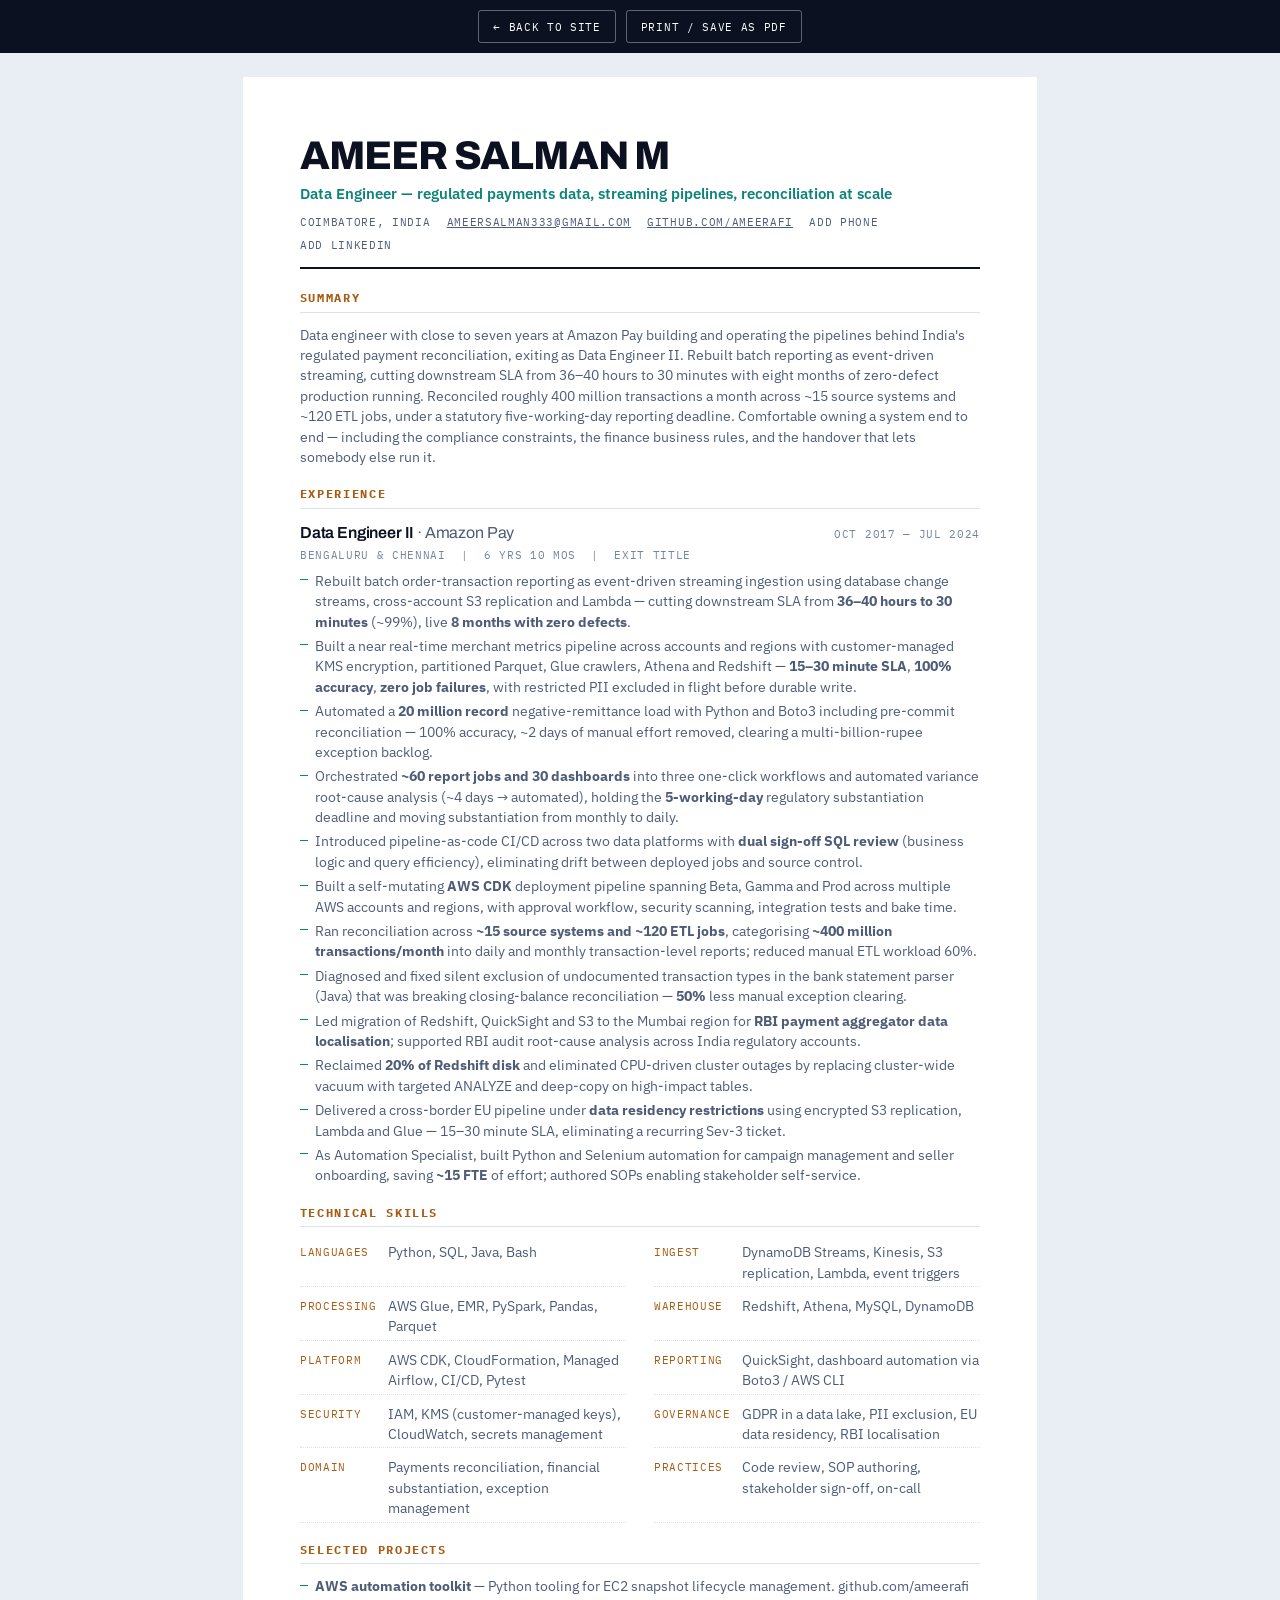
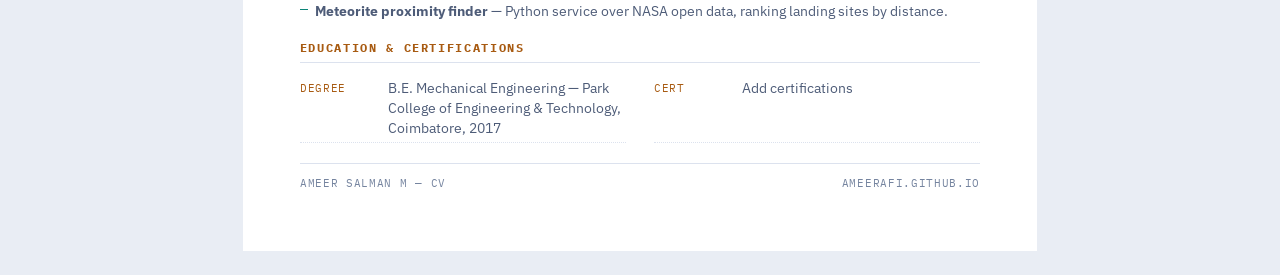
==== cv/index.html @ 7f280e7a "Track: single role (Data Engineer II) with resume-density bullets Collapsed the four-title progressi" ====
<!DOCTYPE html>
<html lang="en">
<head>
<meta charset="UTF-8">
<meta name="viewport" content="width=device-width, initial-scale=1">
<title>Ameer Salman M — Curriculum Vitae</title>
<meta name="description" content="Curriculum vitae — Ameer Salman M, Data Engineer.">
<link rel="preconnect" href="https://fonts.googleapis.com">
<link rel="preconnect" href="https://fonts.gstatic.com" crossorigin>
<link href="https://fonts.googleapis.com/css2?family=Archivo:wght@600;800&family=IBM+Plex+Mono:wght@400;500&family=IBM+Plex+Sans:wght@400;500;600&display=swap" rel="stylesheet">
<style>
  *{box-sizing:border-box;margin:0;padding:0}
  :root{--ink:#0B1120;--dim:#4E5C78;--faint:#75849F;--line:#DCE2EE;--signal:#0C8478;--pulse:#A85B12}
  body{font-family:'IBM Plex Sans',system-ui,sans-serif;color:var(--ink);background:#E9EDF4;
       line-height:1.5;font-size:10.2pt;-webkit-font-smoothing:antialiased}
  .sheet{max-width:210mm;margin:24px auto;background:#fff;padding:16mm 15mm}
  .mono{font-family:'IBM Plex Mono',monospace;font-size:8.6pt;letter-spacing:.06em;text-transform:uppercase}

  .bar{position:sticky;top:0;z-index:5;background:var(--ink);color:#fff;
       display:flex;gap:10px;justify-content:center;padding:10px}
  .bar button,.bar a{font-family:'IBM Plex Mono',monospace;font-size:8.6pt;letter-spacing:.06em;
       text-transform:uppercase;background:none;border:1px solid rgba(255,255,255,.35);
       color:#fff;padding:7px 14px;border-radius:3px;cursor:pointer;text-decoration:none}
  .bar button:hover,.bar a:hover{background:#fff;color:var(--ink)}

  header{border-bottom:2px solid var(--ink);padding-bottom:14px;margin-bottom:20px}
  h1{font-family:'Archivo',sans-serif;font-weight:800;font-size:30pt;letter-spacing:-.03em;
     text-transform:uppercase;line-height:.9;margin-bottom:8px}
  .role{color:var(--signal);font-weight:600;font-size:11.5pt;margin-bottom:8px}
  .meta{display:flex;flex-wrap:wrap;gap:6px 16px;color:var(--dim)}
  .meta a{color:var(--dim)}

  section{margin-bottom:18px;break-inside:avoid}
  h2{font-family:'IBM Plex Mono',monospace;font-size:8.8pt;letter-spacing:.14em;text-transform:uppercase;
     color:var(--pulse);border-bottom:1px solid var(--line);padding-bottom:5px;margin-bottom:12px}
  .summary{color:var(--dim);max-width:none}

  .job{margin-bottom:15px;break-inside:avoid}
  .job-top{display:flex;justify-content:space-between;gap:14px;align-items:baseline;flex-wrap:wrap}
  h3{font-family:'Archivo',sans-serif;font-weight:600;font-size:12pt;letter-spacing:-.01em}
  h3 span{font-weight:400;color:var(--dim)}
  .when{color:var(--faint);white-space:nowrap}
  .job ul{list-style:none;margin-top:7px}
  .job li{padding-left:15px;position:relative;color:var(--dim);margin-bottom:4px}
  .job li::before{content:'';position:absolute;left:0;top:.62em;width:8px;height:1px;background:var(--signal)}

  .grid2{display:grid;grid-template-columns:1fr 1fr;gap:6px 28px}
  .kv{display:flex;gap:10px;padding:3px 0;border-bottom:1px dotted var(--line)}
  .kv dt{color:var(--pulse);flex:0 0 78px;font-family:'IBM Plex Mono',monospace;font-size:8.4pt;
     letter-spacing:.06em;text-transform:uppercase;padding-top:2px}
  .kv dd{color:var(--dim);flex:1}

  footer{margin-top:20px;padding-top:10px;border-top:1px solid var(--line);color:var(--faint);
     display:flex;justify-content:space-between;gap:12px;flex-wrap:wrap}

  @media print{
    @page{size:A4 portrait;margin:12mm}
    body{background:#fff;font-size:9.4pt}
    .sheet{margin:0;padding:0;max-width:100%}
    .bar{display:none}
    a{color:inherit;text-decoration:none}
  }
  @media(max-width:640px){.sheet{padding:22px 18px;margin:0}.grid2{grid-template-columns:1fr}h1{font-size:24pt}}
</style>
</head>
<body>

<div class="bar">
  <a href="../">← Back to site</a>
  <button onclick="window.print()">Print / Save as PDF</button>
</div>

<div class="sheet">
  <header>
    <h1>Ameer Salman M</h1>
    <p class="role">Data Engineer — regulated payments data, streaming pipelines, reconciliation at scale</p>
    <div class="meta mono">
      <span>Coimbatore, India</span>
      <a href="mailto:ameersalman333@gmail.com">ameersalman333@gmail.com</a>
      <a href="https://github.com/ameerafi">github.com/ameerafi</a>
      <span>Add phone</span>
      <span>Add LinkedIn</span>
    </div>
  </header>

  <section>
    <h2>Summary</h2>
    <p class="summary">Data engineer with close to seven years at Amazon Pay building and operating the pipelines behind
    India's regulated payment reconciliation, exiting as Data Engineer II. Rebuilt batch reporting as event-driven
    streaming, cutting downstream SLA from 36&ndash;40 hours to 30 minutes with eight months of zero-defect production
    running. Reconciled roughly 400 million transactions a month across ~15 source systems and ~120 ETL jobs, under a
    statutory five-working-day reporting deadline. Comfortable owning a system end to end &mdash; including the
    compliance constraints, the finance business rules, and the handover that lets somebody else run it.</p>
  </section>

  <section>
    <h2>Experience</h2>

    <div class="job">
      <div class="job-top">
        <h3>Data Engineer II <span>&middot; Amazon Pay</span></h3>
        <span class="when mono">Oct 2017 &mdash; Jul 2024</span>
      </div>
      <p class="track-loc mono" style="color:var(--faint);font-family:'IBM Plex Mono',monospace;font-size:8.4pt;letter-spacing:.06em;text-transform:uppercase;margin:2px 0 4px">
        Bengaluru &amp; Chennai &nbsp;|&nbsp; 6 yrs 10 mos &nbsp;|&nbsp; Exit title</p>
      <ul>
        <li>Rebuilt batch order-transaction reporting as event-driven streaming ingestion using database change streams,
          cross-account S3 replication and Lambda &mdash; cutting downstream SLA from <b>36&ndash;40 hours to 30 minutes</b>
          (~99%), live <b>8 months with zero defects</b>.</li>
        <li>Built a near real-time merchant metrics pipeline across accounts and regions with customer-managed KMS
          encryption, partitioned Parquet, Glue crawlers, Athena and Redshift &mdash; <b>15&ndash;30 minute SLA</b>,
          <b>100% accuracy</b>, <b>zero job failures</b>, with restricted PII excluded in flight before durable write.</li>
        <li>Automated a <b>20 million record</b> negative-remittance load with Python and Boto3 including pre-commit
          reconciliation &mdash; 100% accuracy, ~2 days of manual effort removed, clearing a multi-billion-rupee
          exception backlog.</li>
        <li>Orchestrated <b>~60 report jobs and 30 dashboards</b> into three one-click workflows and automated variance
          root-cause analysis (~4 days &rarr; automated), holding the <b>5-working-day</b> regulatory substantiation
          deadline and moving substantiation from monthly to daily.</li>
        <li>Introduced pipeline-as-code CI/CD across two data platforms with <b>dual sign-off SQL review</b> (business
          logic and query efficiency), eliminating drift between deployed jobs and source control.</li>
        <li>Built a self-mutating <b>AWS CDK</b> deployment pipeline spanning Beta, Gamma and Prod across multiple AWS
          accounts and regions, with approval workflow, security scanning, integration tests and bake time.</li>
        <li>Ran reconciliation across <b>~15 source systems and ~120 ETL jobs</b>, categorising <b>~400 million
          transactions/month</b> into daily and monthly transaction-level reports; reduced manual ETL workload 60%.</li>
        <li>Diagnosed and fixed silent exclusion of undocumented transaction types in the bank statement parser (Java)
          that was breaking closing-balance reconciliation &mdash; <b>50%</b> less manual exception clearing.</li>
        <li>Led migration of Redshift, QuickSight and S3 to the Mumbai region for <b>RBI payment aggregator data
          localisation</b>; supported RBI audit root-cause analysis across India regulatory accounts.</li>
        <li>Reclaimed <b>20% of Redshift disk</b> and eliminated CPU-driven cluster outages by replacing cluster-wide
          vacuum with targeted ANALYZE and deep-copy on high-impact tables.</li>
        <li>Delivered a cross-border EU pipeline under <b>data residency restrictions</b> using encrypted S3 replication,
          Lambda and Glue &mdash; 15&ndash;30 minute SLA, eliminating a recurring Sev-3 ticket.</li>
        <li>As Automation Specialist, built Python and Selenium automation for campaign management and seller onboarding,
          saving <b>~15 FTE</b> of effort; authored SOPs enabling stakeholder self-service.</li>
      </ul>
    </div>
  </section>

  <section>
    <h2>Technical Skills</h2>
    <div class="grid2">
      <dl class="kv"><dt>Languages</dt><dd>Python, SQL, Java, Bash</dd></dl>
      <dl class="kv"><dt>Ingest</dt><dd>DynamoDB Streams, Kinesis, S3 replication, Lambda, event triggers</dd></dl>
      <dl class="kv"><dt>Processing</dt><dd>AWS Glue, EMR, PySpark, Pandas, Parquet</dd></dl>
      <dl class="kv"><dt>Warehouse</dt><dd>Redshift, Athena, MySQL, DynamoDB</dd></dl>
      <dl class="kv"><dt>Platform</dt><dd>AWS CDK, CloudFormation, Managed Airflow, CI/CD, Pytest</dd></dl>
      <dl class="kv"><dt>Reporting</dt><dd>QuickSight, dashboard automation via Boto3 / AWS CLI</dd></dl>
      <dl class="kv"><dt>Security</dt><dd>IAM, KMS (customer-managed keys), CloudWatch, secrets management</dd></dl>
      <dl class="kv"><dt>Governance</dt><dd>GDPR in a data lake, PII exclusion, EU data residency, RBI localisation</dd></dl>
      <dl class="kv"><dt>Domain</dt><dd>Payments reconciliation, financial substantiation, exception management</dd></dl>
      <dl class="kv"><dt>Practices</dt><dd>Code review, SOP authoring, stakeholder sign-off, on-call</dd></dl>
    </div>
  </section>

  <section>
    <h2>Selected Projects</h2>
    <div class="job">
      <ul>
        <li><b>AWS automation toolkit</b> — Python tooling for EC2 snapshot lifecycle management. github.com/ameerafi</li>
        <li><b>Meteorite proximity finder</b> — Python service over NASA open data, ranking landing sites by distance.</li>
      </ul>
    </div>
  </section>

  <section>
    <h2>Education &amp; Certifications</h2>
    <div class="grid2">
      <dl class="kv"><dt>Degree</dt><dd>B.E. Mechanical Engineering &mdash; Park College of Engineering &amp; Technology, Coimbatore, 2017</dd></dl>
      <dl class="kv"><dt>Cert</dt><dd>Add certifications</dd></dl>
    </div>
  </section>

  <footer class="mono">
    <span>Ameer Salman M — CV</span>
    <span>ameerafi.github.io</span>
  </footer>
</div>

</body>
</html>
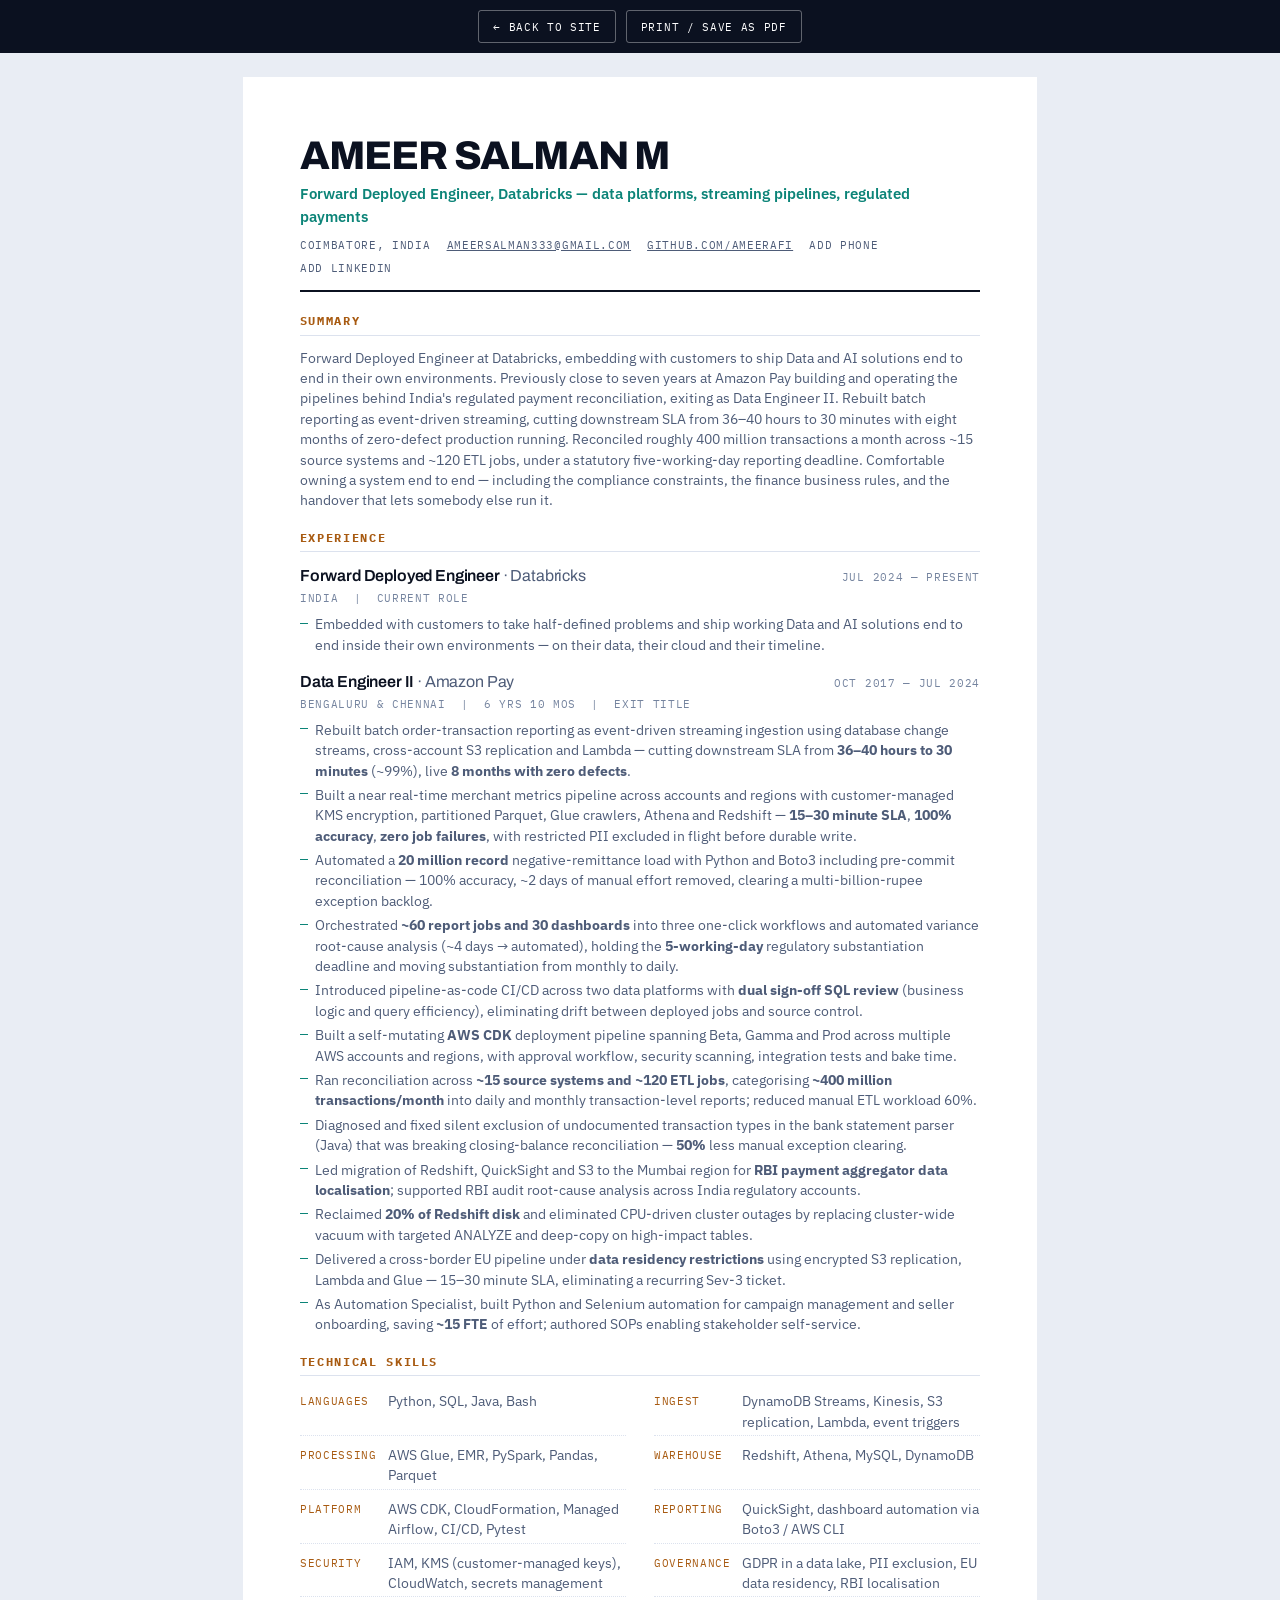
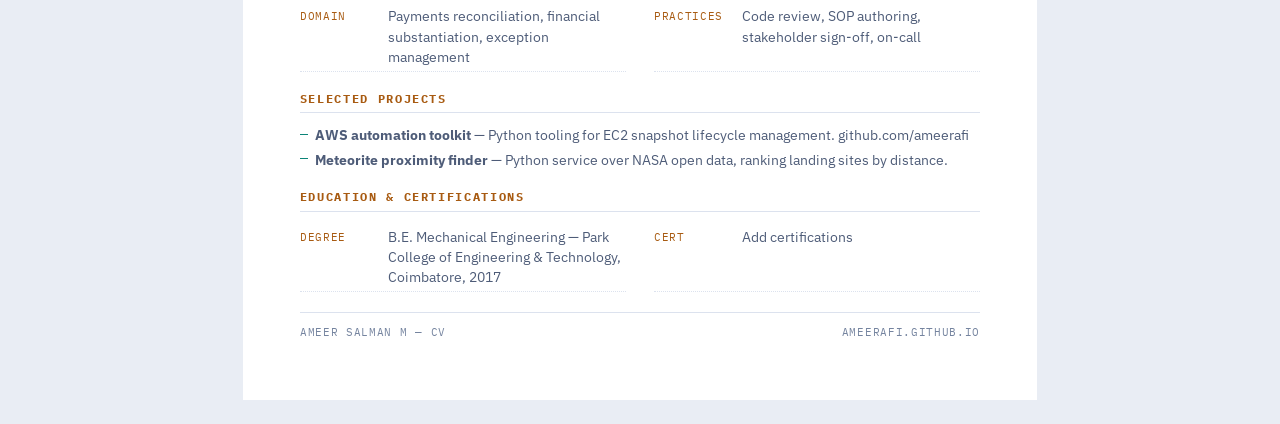
==== commit e81e3bc6: "Add Databricks as current role (Jul 2024 - present) Forward Deployed Engineer, Databricks. Topbar, h" ====
--- a/cv/index.html
+++ b/cv/index.html
@@ -73,7 +73,7 @@
 <div class="sheet">
   <header>
     <h1>Ameer Salman M</h1>
-    <p class="role">Data Engineer — regulated payments data, streaming pipelines, reconciliation at scale</p>
+    <p class="role">Forward Deployed Engineer, Databricks — data platforms, streaming pipelines, regulated payments</p>
     <div class="meta mono">
       <span>Coimbatore, India</span>
       <a href="mailto:ameersalman333@gmail.com">ameersalman333@gmail.com</a>
@@ -85,8 +85,9 @@
 
   <section>
     <h2>Summary</h2>
-    <p class="summary">Data engineer with close to seven years at Amazon Pay building and operating the pipelines behind
-    India's regulated payment reconciliation, exiting as Data Engineer II. Rebuilt batch reporting as event-driven
+    <p class="summary">Forward Deployed Engineer at Databricks, embedding with customers to ship Data and AI solutions end to
+    end in their own environments. Previously close to seven years at Amazon Pay building and operating the pipelines
+    behind India's regulated payment reconciliation, exiting as Data Engineer II. Rebuilt batch reporting as event-driven
     streaming, cutting downstream SLA from 36&ndash;40 hours to 30 minutes with eight months of zero-defect production
     running. Reconciled roughly 400 million transactions a month across ~15 source systems and ~120 ETL jobs, under a
     statutory five-working-day reporting deadline. Comfortable owning a system end to end &mdash; including the
@@ -95,6 +96,19 @@
 
   <section>
     <h2>Experience</h2>
+
+    <div class="job">
+      <div class="job-top">
+        <h3>Forward Deployed Engineer <span>&middot; Databricks</span></h3>
+        <span class="when mono">Jul 2024 &mdash; Present</span>
+      </div>
+      <p class="track-loc mono" style="color:var(--faint);font-family:'IBM Plex Mono',monospace;font-size:8.4pt;letter-spacing:.06em;text-transform:uppercase;margin:2px 0 4px">
+        India &nbsp;|&nbsp; Current role</p>
+      <ul>
+        <li>Embedded with customers to take half-defined problems and ship working Data and AI solutions end to end
+          inside their own environments &mdash; on their data, their cloud and their timeline.</li>
+      </ul>
+    </div>
 
     <div class="job">
       <div class="job-top">
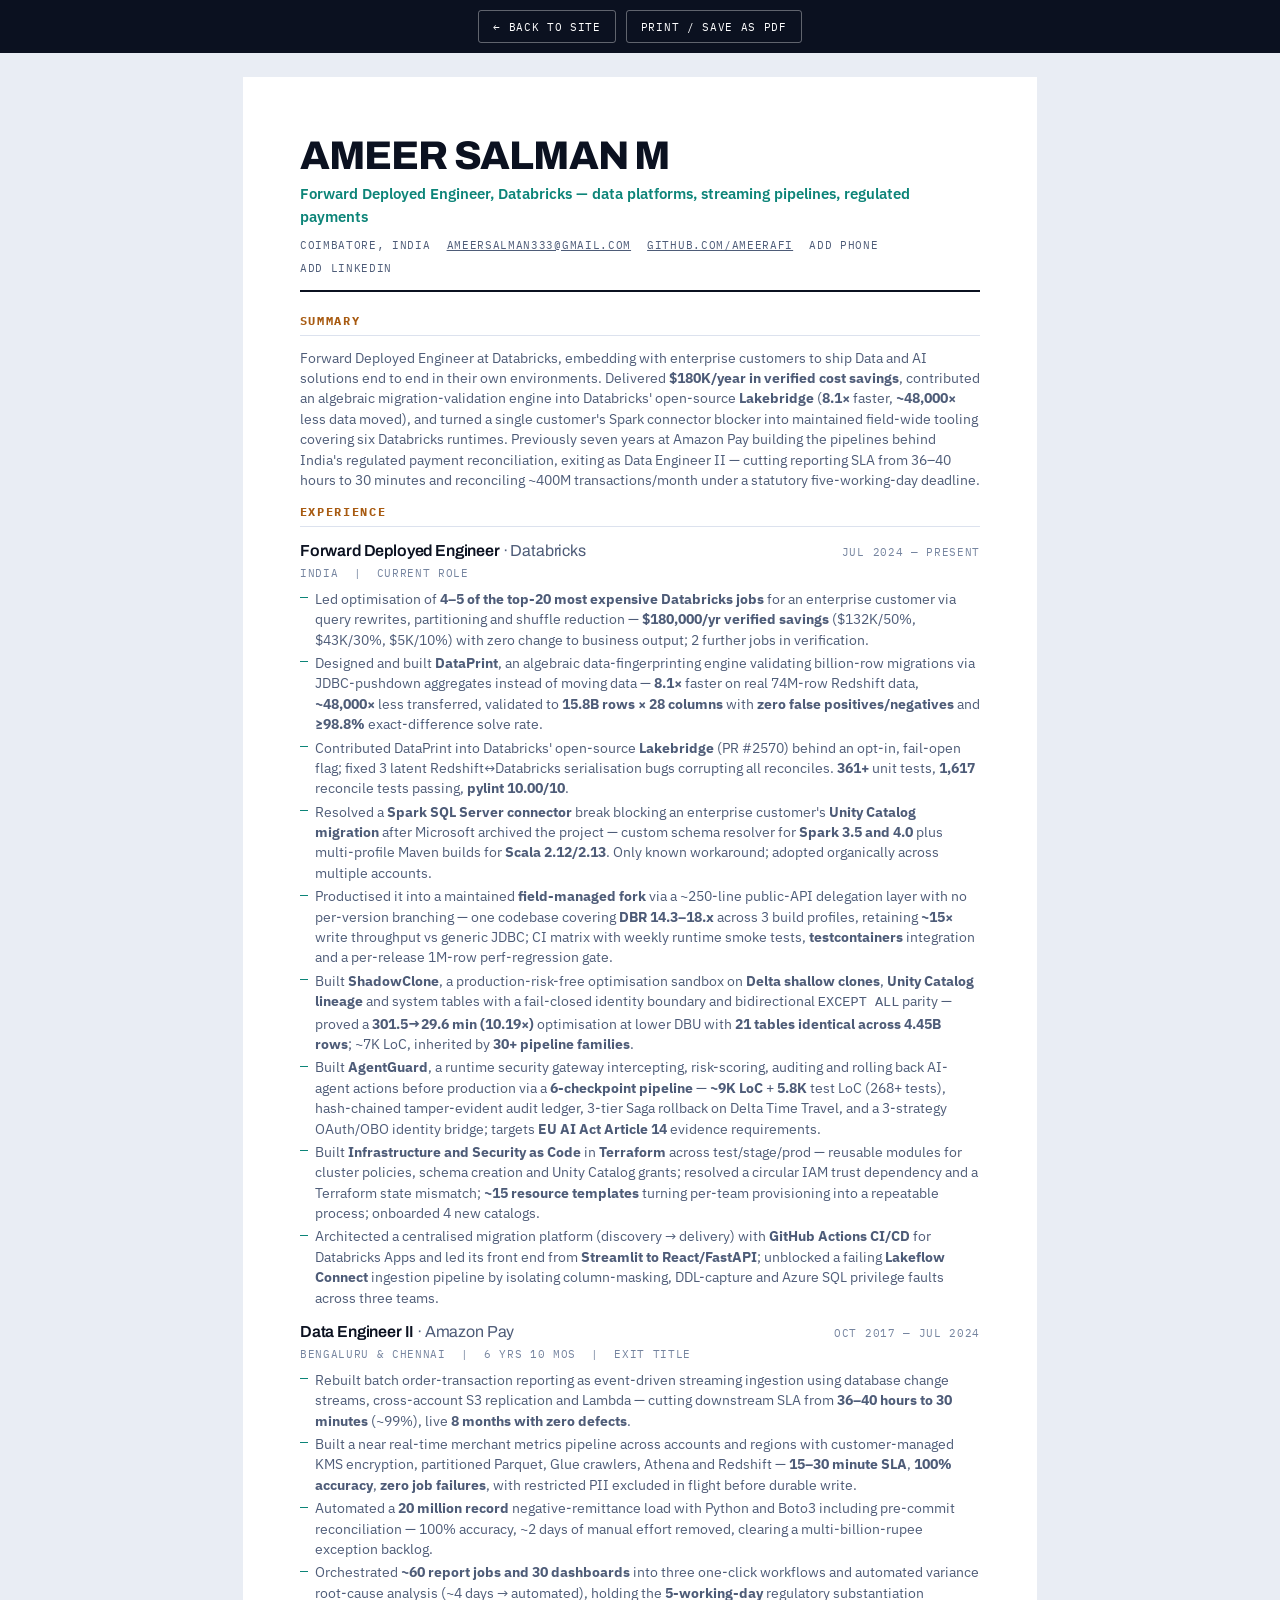
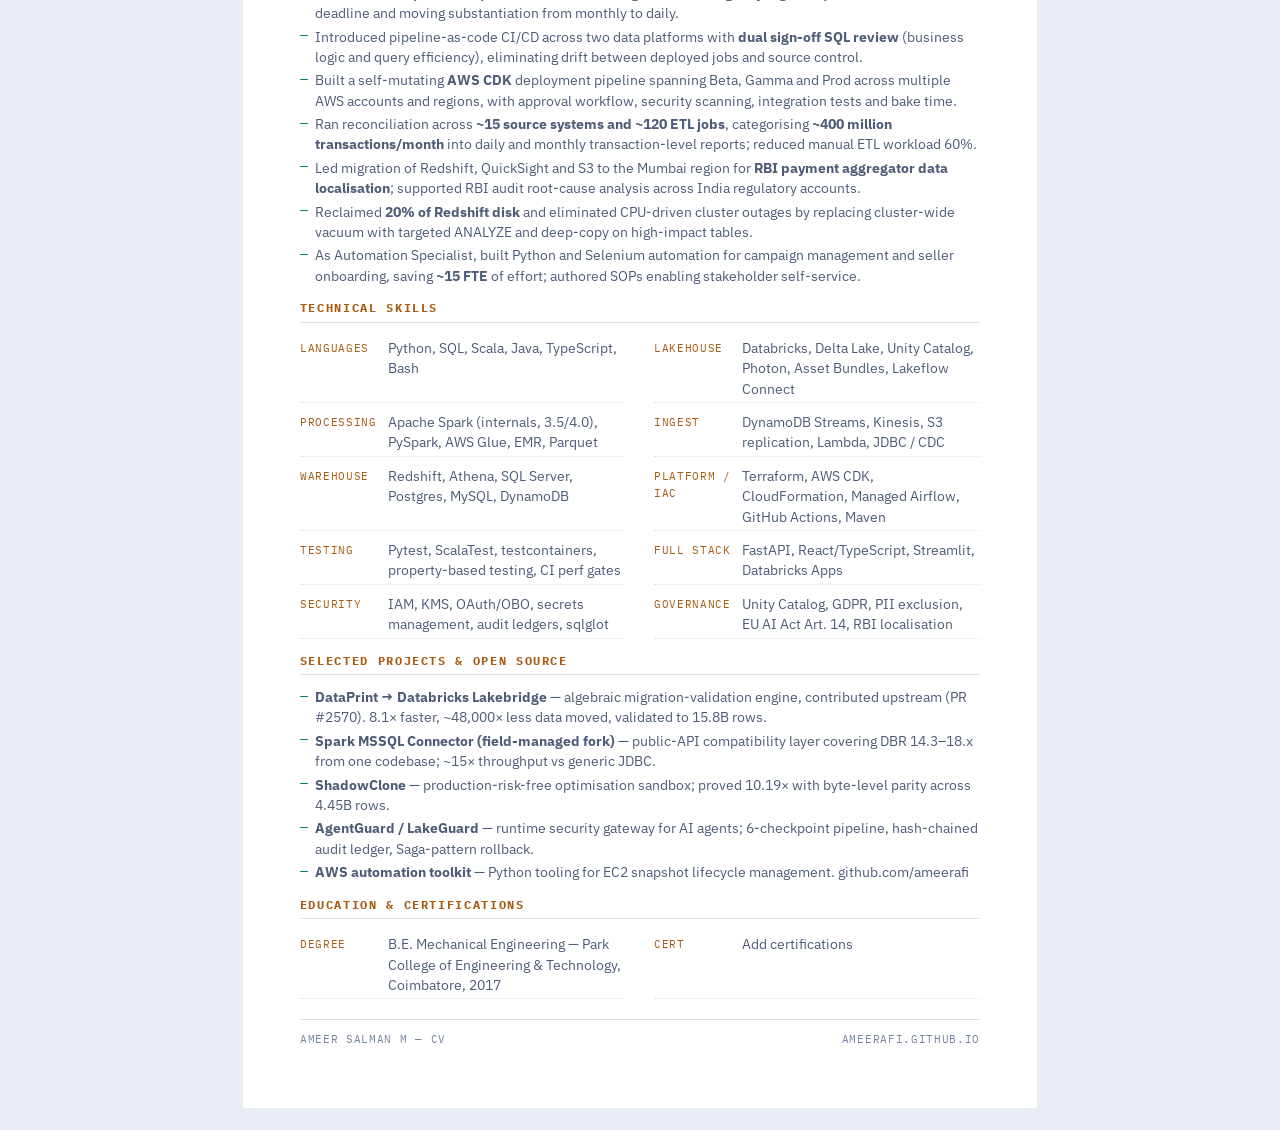
==== commit 98b535d3: "Databricks contributions across the whole site Work: five case studies (cost engineering, DataPrint," ====
--- a/cv/index.html
+++ b/cv/index.html
@@ -30,18 +30,18 @@
   .meta{display:flex;flex-wrap:wrap;gap:6px 16px;color:var(--dim)}
   .meta a{color:var(--dim)}
 
-  section{margin-bottom:18px;break-inside:avoid}
+  section{margin-bottom:13px}
   h2{font-family:'IBM Plex Mono',monospace;font-size:8.8pt;letter-spacing:.14em;text-transform:uppercase;
      color:var(--pulse);border-bottom:1px solid var(--line);padding-bottom:5px;margin-bottom:12px}
   .summary{color:var(--dim);max-width:none}
 
-  .job{margin-bottom:15px;break-inside:avoid}
+  .job{margin-bottom:12px}
   .job-top{display:flex;justify-content:space-between;gap:14px;align-items:baseline;flex-wrap:wrap}
   h3{font-family:'Archivo',sans-serif;font-weight:600;font-size:12pt;letter-spacing:-.01em}
   h3 span{font-weight:400;color:var(--dim)}
   .when{color:var(--faint);white-space:nowrap}
   .job ul{list-style:none;margin-top:7px}
-  .job li{padding-left:15px;position:relative;color:var(--dim);margin-bottom:4px}
+  .job li{padding-left:15px;position:relative;color:var(--dim);margin-bottom:3px}
   .job li::before{content:'';position:absolute;left:0;top:.62em;width:8px;height:1px;background:var(--signal)}
 
   .grid2{display:grid;grid-template-columns:1fr 1fr;gap:6px 28px}
@@ -53,9 +53,12 @@
   footer{margin-top:20px;padding-top:10px;border-top:1px solid var(--line);color:var(--faint);
      display:flex;justify-content:space-between;gap:12px;flex-wrap:wrap}
 
+  li,.kv{break-inside:avoid}
+  h2,h3{break-after:avoid}
+  .job-top{break-after:avoid}
   @media print{
     @page{size:A4 portrait;margin:12mm}
-    body{background:#fff;font-size:9.4pt}
+    body{background:#fff;font-size:8.9pt;line-height:1.42}
     .sheet{margin:0;padding:0;max-width:100%}
     .bar{display:none}
     a{color:inherit;text-decoration:none}
@@ -85,13 +88,13 @@
 
   <section>
     <h2>Summary</h2>
-    <p class="summary">Forward Deployed Engineer at Databricks, embedding with customers to ship Data and AI solutions end to
-    end in their own environments. Previously close to seven years at Amazon Pay building and operating the pipelines
-    behind India's regulated payment reconciliation, exiting as Data Engineer II. Rebuilt batch reporting as event-driven
-    streaming, cutting downstream SLA from 36&ndash;40 hours to 30 minutes with eight months of zero-defect production
-    running. Reconciled roughly 400 million transactions a month across ~15 source systems and ~120 ETL jobs, under a
-    statutory five-working-day reporting deadline. Comfortable owning a system end to end &mdash; including the
-    compliance constraints, the finance business rules, and the handover that lets somebody else run it.</p>
+    <p class="summary">Forward Deployed Engineer at Databricks, embedding with enterprise customers to ship Data and AI
+    solutions end to end in their own environments. Delivered <b>$180K/year in verified cost savings</b>, contributed an
+    algebraic migration-validation engine into Databricks' open-source <b>Lakebridge</b> (<b>8.1&times;</b> faster,
+    <b>~48,000&times;</b> less data moved), and turned a single customer's Spark connector blocker into maintained
+    field-wide tooling covering six Databricks runtimes. Previously seven years at Amazon Pay building the pipelines
+    behind India's regulated payment reconciliation, exiting as Data Engineer II &mdash; cutting reporting SLA from
+    36&ndash;40 hours to 30 minutes and reconciling ~400M transactions/month under a statutory five-working-day deadline.</p>
   </section>
 
   <section>
@@ -105,8 +108,40 @@
       <p class="track-loc mono" style="color:var(--faint);font-family:'IBM Plex Mono',monospace;font-size:8.4pt;letter-spacing:.06em;text-transform:uppercase;margin:2px 0 4px">
         India &nbsp;|&nbsp; Current role</p>
       <ul>
-        <li>Embedded with customers to take half-defined problems and ship working Data and AI solutions end to end
-          inside their own environments &mdash; on their data, their cloud and their timeline.</li>
+        <li>Led optimisation of <b>4&ndash;5 of the top-20 most expensive Databricks jobs</b> for an enterprise customer
+          via query rewrites, partitioning and shuffle reduction &mdash; <b>$180,000/yr verified savings</b>
+          ($132K/50%, $43K/30%, $5K/10%) with zero change to business output; 2 further jobs in verification.</li>
+        <li>Designed and built <b>DataPrint</b>, an algebraic data-fingerprinting engine validating billion-row
+          migrations via JDBC-pushdown aggregates instead of moving data &mdash; <b>8.1&times;</b> faster on real 74M-row
+          Redshift data, <b>~48,000&times;</b> less transferred, validated to <b>15.8B rows &times; 28 columns</b> with
+          <b>zero false positives/negatives</b> and <b>&ge;98.8%</b> exact-difference solve rate.</li>
+        <li>Contributed DataPrint into Databricks' open-source <b>Lakebridge</b> (PR #2570) behind an opt-in, fail-open
+          flag; fixed 3 latent Redshift&harr;Databricks serialisation bugs corrupting all reconciles. <b>361+</b> unit
+          tests, <b>1,617</b> reconcile tests passing, <b>pylint 10.00/10</b>.</li>
+        <li>Resolved a <b>Spark SQL Server connector</b> break blocking an enterprise customer's <b>Unity Catalog
+          migration</b> after Microsoft archived the project &mdash; custom schema resolver for <b>Spark 3.5 and 4.0</b>
+          plus multi-profile Maven builds for <b>Scala 2.12/2.13</b>. Only known workaround; adopted organically across
+          multiple accounts.</li>
+        <li>Productised it into a maintained <b>field-managed fork</b> via a ~250-line public-API delegation layer with
+          no per-version branching &mdash; one codebase covering <b>DBR 14.3&ndash;18.x</b> across 3 build profiles,
+          retaining <b>~15&times;</b> write throughput vs generic JDBC; CI matrix with weekly runtime smoke tests,
+          <b>testcontainers</b> integration and a per-release 1M-row perf-regression gate.</li>
+        <li>Built <b>ShadowClone</b>, a production-risk-free optimisation sandbox on <b>Delta shallow clones</b>,
+          <b>Unity Catalog lineage</b> and system tables with a fail-closed identity boundary and bidirectional
+          <code>EXCEPT ALL</code> parity &mdash; proved a <b>301.5&rarr;29.6 min (10.19&times;)</b> optimisation at lower
+          DBU with <b>21 tables identical across 4.45B rows</b>; ~7K LoC, inherited by <b>30+ pipeline families</b>.</li>
+        <li>Built <b>AgentGuard</b>, a runtime security gateway intercepting, risk-scoring, auditing and rolling back
+          AI-agent actions before production via a <b>6-checkpoint pipeline</b> &mdash; <b>~9K LoC</b> + <b>5.8K</b> test
+          LoC (268+ tests), hash-chained tamper-evident audit ledger, 3-tier Saga rollback on Delta Time Travel, and a
+          3-strategy OAuth/OBO identity bridge; targets <b>EU AI Act Article 14</b> evidence requirements.</li>
+        <li>Built <b>Infrastructure and Security as Code</b> in <b>Terraform</b> across test/stage/prod &mdash; reusable
+          modules for cluster policies, schema creation and Unity Catalog grants; resolved a circular IAM trust
+          dependency and a Terraform state mismatch; <b>~15 resource templates</b> turning per-team provisioning into a
+          repeatable process; onboarded 4 new catalogs.</li>
+        <li>Architected a centralised migration platform (discovery &rarr; delivery) with <b>GitHub Actions CI/CD</b> for
+          Databricks Apps and led its front end from <b>Streamlit to React/FastAPI</b>; unblocked a failing
+          <b>Lakeflow Connect</b> ingestion pipeline by isolating column-masking, DDL-capture and Azure SQL privilege
+          faults across three teams.</li>
       </ul>
     </div>
 
@@ -136,14 +171,10 @@
           accounts and regions, with approval workflow, security scanning, integration tests and bake time.</li>
         <li>Ran reconciliation across <b>~15 source systems and ~120 ETL jobs</b>, categorising <b>~400 million
           transactions/month</b> into daily and monthly transaction-level reports; reduced manual ETL workload 60%.</li>
-        <li>Diagnosed and fixed silent exclusion of undocumented transaction types in the bank statement parser (Java)
-          that was breaking closing-balance reconciliation &mdash; <b>50%</b> less manual exception clearing.</li>
         <li>Led migration of Redshift, QuickSight and S3 to the Mumbai region for <b>RBI payment aggregator data
           localisation</b>; supported RBI audit root-cause analysis across India regulatory accounts.</li>
         <li>Reclaimed <b>20% of Redshift disk</b> and eliminated CPU-driven cluster outages by replacing cluster-wide
           vacuum with targeted ANALYZE and deep-copy on high-impact tables.</li>
-        <li>Delivered a cross-border EU pipeline under <b>data residency restrictions</b> using encrypted S3 replication,
-          Lambda and Glue &mdash; 15&ndash;30 minute SLA, eliminating a recurring Sev-3 ticket.</li>
         <li>As Automation Specialist, built Python and Selenium automation for campaign management and seller onboarding,
           saving <b>~15 FTE</b> of effort; authored SOPs enabling stakeholder self-service.</li>
       </ul>
@@ -153,25 +184,33 @@
   <section>
     <h2>Technical Skills</h2>
     <div class="grid2">
-      <dl class="kv"><dt>Languages</dt><dd>Python, SQL, Java, Bash</dd></dl>
-      <dl class="kv"><dt>Ingest</dt><dd>DynamoDB Streams, Kinesis, S3 replication, Lambda, event triggers</dd></dl>
-      <dl class="kv"><dt>Processing</dt><dd>AWS Glue, EMR, PySpark, Pandas, Parquet</dd></dl>
-      <dl class="kv"><dt>Warehouse</dt><dd>Redshift, Athena, MySQL, DynamoDB</dd></dl>
-      <dl class="kv"><dt>Platform</dt><dd>AWS CDK, CloudFormation, Managed Airflow, CI/CD, Pytest</dd></dl>
-      <dl class="kv"><dt>Reporting</dt><dd>QuickSight, dashboard automation via Boto3 / AWS CLI</dd></dl>
-      <dl class="kv"><dt>Security</dt><dd>IAM, KMS (customer-managed keys), CloudWatch, secrets management</dd></dl>
-      <dl class="kv"><dt>Governance</dt><dd>GDPR in a data lake, PII exclusion, EU data residency, RBI localisation</dd></dl>
-      <dl class="kv"><dt>Domain</dt><dd>Payments reconciliation, financial substantiation, exception management</dd></dl>
-      <dl class="kv"><dt>Practices</dt><dd>Code review, SOP authoring, stakeholder sign-off, on-call</dd></dl>
-    </div>
-  </section>
-
-  <section>
-    <h2>Selected Projects</h2>
+      <dl class="kv"><dt>Languages</dt><dd>Python, SQL, Scala, Java, TypeScript, Bash</dd></dl>
+      <dl class="kv"><dt>Lakehouse</dt><dd>Databricks, Delta Lake, Unity Catalog, Photon, Asset Bundles, Lakeflow Connect</dd></dl>
+      <dl class="kv"><dt>Processing</dt><dd>Apache Spark (internals, 3.5/4.0), PySpark, AWS Glue, EMR, Parquet</dd></dl>
+      <dl class="kv"><dt>Ingest</dt><dd>DynamoDB Streams, Kinesis, S3 replication, Lambda, JDBC / CDC</dd></dl>
+      <dl class="kv"><dt>Warehouse</dt><dd>Redshift, Athena, SQL Server, Postgres, MySQL, DynamoDB</dd></dl>
+      <dl class="kv"><dt>Platform / IaC</dt><dd>Terraform, AWS CDK, CloudFormation, Managed Airflow, GitHub Actions, Maven</dd></dl>
+      <dl class="kv"><dt>Testing</dt><dd>Pytest, ScalaTest, testcontainers, property-based testing, CI perf gates</dd></dl>
+      <dl class="kv"><dt>Full stack</dt><dd>FastAPI, React/TypeScript, Streamlit, Databricks Apps</dd></dl>
+      <dl class="kv"><dt>Security</dt><dd>IAM, KMS, OAuth/OBO, secrets management, audit ledgers, sqlglot</dd></dl>
+      <dl class="kv"><dt>Governance</dt><dd>Unity Catalog, GDPR, PII exclusion, EU AI Act Art. 14, RBI localisation</dd></dl>
+    </div>
+  </section>
+
+  <section>
+    <h2>Selected Projects &amp; Open Source</h2>
     <div class="job">
       <ul>
-        <li><b>AWS automation toolkit</b> — Python tooling for EC2 snapshot lifecycle management. github.com/ameerafi</li>
-        <li><b>Meteorite proximity finder</b> — Python service over NASA open data, ranking landing sites by distance.</li>
+        <li><b>DataPrint &rarr; Databricks Lakebridge</b> &mdash; algebraic migration-validation engine, contributed
+          upstream (PR #2570). 8.1&times; faster, ~48,000&times; less data moved, validated to 15.8B rows.</li>
+        <li><b>Spark MSSQL Connector (field-managed fork)</b> &mdash; public-API compatibility layer covering DBR
+          14.3&ndash;18.x from one codebase; ~15&times; throughput vs generic JDBC.</li>
+        <li><b>ShadowClone</b> &mdash; production-risk-free optimisation sandbox; proved 10.19&times; with byte-level
+          parity across 4.45B rows.</li>
+        <li><b>AgentGuard / LakeGuard</b> &mdash; runtime security gateway for AI agents; 6-checkpoint pipeline,
+          hash-chained audit ledger, Saga-pattern rollback.</li>
+        <li><b>AWS automation toolkit</b> &mdash; Python tooling for EC2 snapshot lifecycle management.
+          github.com/ameerafi</li>
       </ul>
     </div>
   </section>
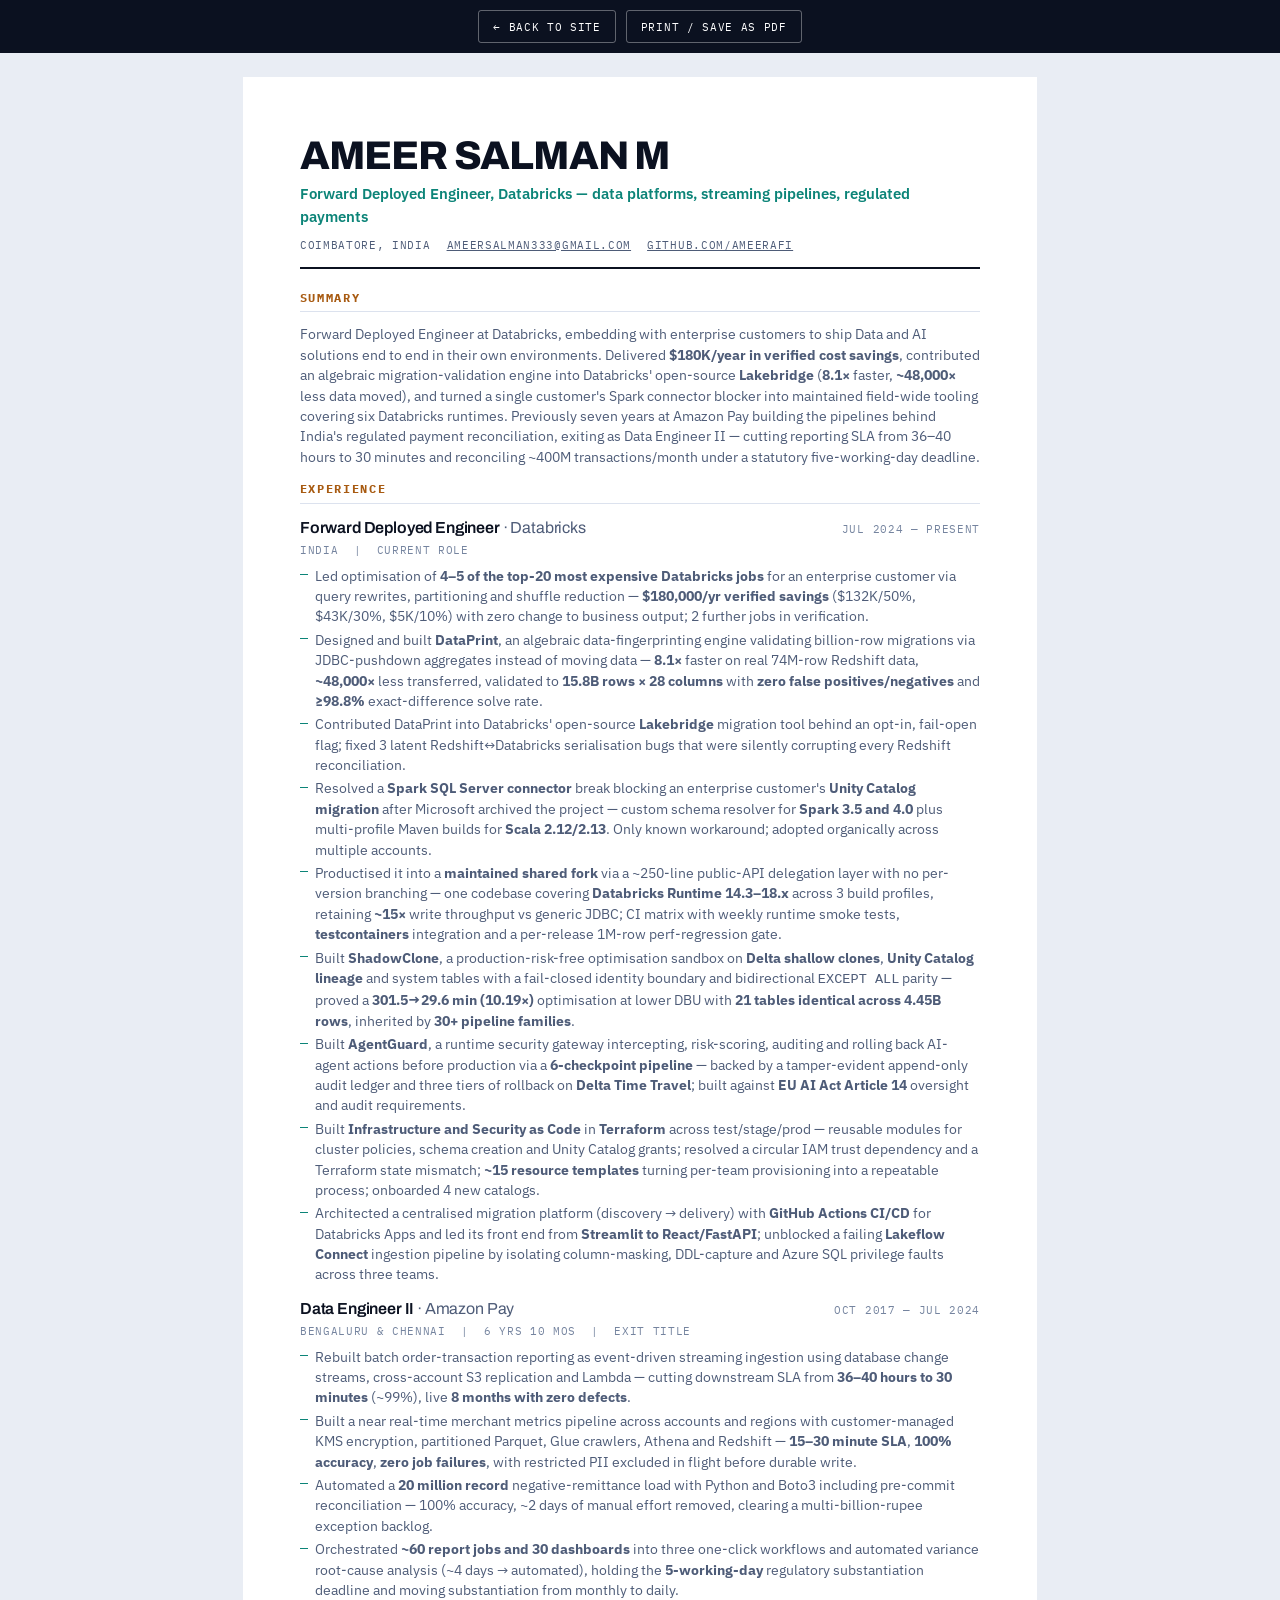
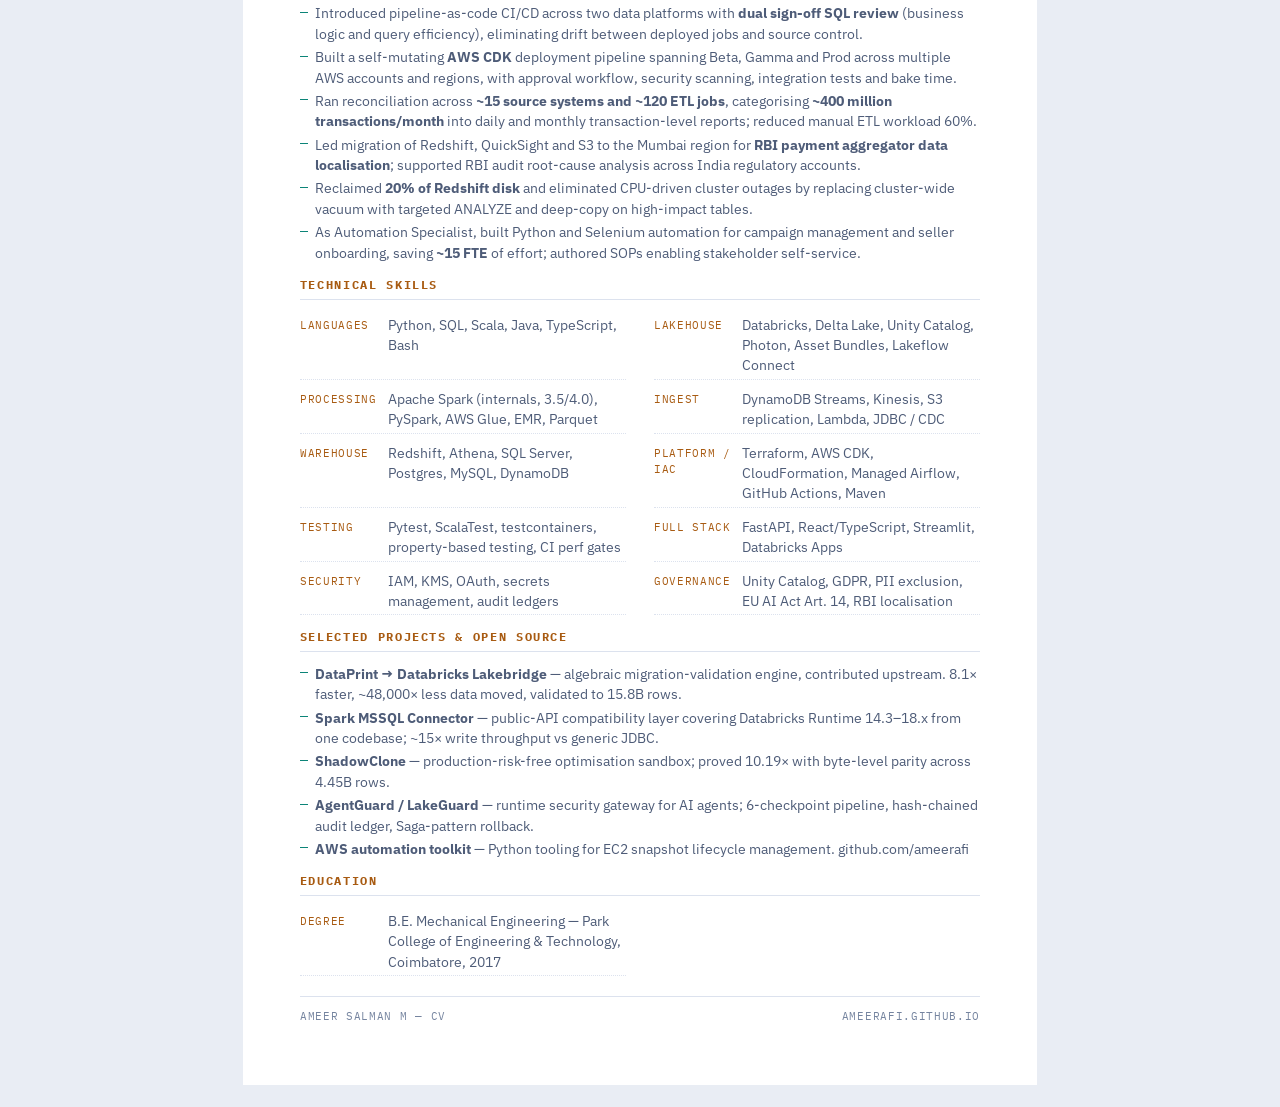
==== commit 659691ef: "Strip internal references, remove placeholders, design QA pass Content: - No PR/issue numbers, inter" ====
--- a/cv/index.html
+++ b/cv/index.html
@@ -81,8 +81,6 @@
       <span>Coimbatore, India</span>
       <a href="mailto:ameersalman333@gmail.com">ameersalman333@gmail.com</a>
       <a href="https://github.com/ameerafi">github.com/ameerafi</a>
-      <span>Add phone</span>
-      <span>Add LinkedIn</span>
     </div>
   </header>
 
@@ -115,25 +113,25 @@
           migrations via JDBC-pushdown aggregates instead of moving data &mdash; <b>8.1&times;</b> faster on real 74M-row
           Redshift data, <b>~48,000&times;</b> less transferred, validated to <b>15.8B rows &times; 28 columns</b> with
           <b>zero false positives/negatives</b> and <b>&ge;98.8%</b> exact-difference solve rate.</li>
-        <li>Contributed DataPrint into Databricks' open-source <b>Lakebridge</b> (PR #2570) behind an opt-in, fail-open
-          flag; fixed 3 latent Redshift&harr;Databricks serialisation bugs corrupting all reconciles. <b>361+</b> unit
-          tests, <b>1,617</b> reconcile tests passing, <b>pylint 10.00/10</b>.</li>
+        <li>Contributed DataPrint into Databricks' open-source <b>Lakebridge</b> migration tool behind an opt-in,
+          fail-open flag; fixed 3 latent Redshift&harr;Databricks serialisation bugs that were silently corrupting
+          every Redshift reconciliation.</li>
         <li>Resolved a <b>Spark SQL Server connector</b> break blocking an enterprise customer's <b>Unity Catalog
           migration</b> after Microsoft archived the project &mdash; custom schema resolver for <b>Spark 3.5 and 4.0</b>
           plus multi-profile Maven builds for <b>Scala 2.12/2.13</b>. Only known workaround; adopted organically across
           multiple accounts.</li>
-        <li>Productised it into a maintained <b>field-managed fork</b> via a ~250-line public-API delegation layer with
-          no per-version branching &mdash; one codebase covering <b>DBR 14.3&ndash;18.x</b> across 3 build profiles,
+        <li>Productised it into a <b>maintained shared fork</b> via a ~250-line public-API delegation layer with
+          no per-version branching &mdash; one codebase covering <b>Databricks Runtime 14.3&ndash;18.x</b> across 3 build profiles,
           retaining <b>~15&times;</b> write throughput vs generic JDBC; CI matrix with weekly runtime smoke tests,
           <b>testcontainers</b> integration and a per-release 1M-row perf-regression gate.</li>
         <li>Built <b>ShadowClone</b>, a production-risk-free optimisation sandbox on <b>Delta shallow clones</b>,
           <b>Unity Catalog lineage</b> and system tables with a fail-closed identity boundary and bidirectional
           <code>EXCEPT ALL</code> parity &mdash; proved a <b>301.5&rarr;29.6 min (10.19&times;)</b> optimisation at lower
-          DBU with <b>21 tables identical across 4.45B rows</b>; ~7K LoC, inherited by <b>30+ pipeline families</b>.</li>
+          DBU with <b>21 tables identical across 4.45B rows</b>, inherited by <b>30+ pipeline families</b>.</li>
         <li>Built <b>AgentGuard</b>, a runtime security gateway intercepting, risk-scoring, auditing and rolling back
-          AI-agent actions before production via a <b>6-checkpoint pipeline</b> &mdash; <b>~9K LoC</b> + <b>5.8K</b> test
-          LoC (268+ tests), hash-chained tamper-evident audit ledger, 3-tier Saga rollback on Delta Time Travel, and a
-          3-strategy OAuth/OBO identity bridge; targets <b>EU AI Act Article 14</b> evidence requirements.</li>
+          AI-agent actions before production via a <b>6-checkpoint pipeline</b> &mdash; backed by a tamper-evident append-only
+          audit ledger and three tiers of rollback on <b>Delta Time Travel</b>; built against <b>EU AI Act Article 14</b>
+          oversight and audit requirements.</li>
         <li>Built <b>Infrastructure and Security as Code</b> in <b>Terraform</b> across test/stage/prod &mdash; reusable
           modules for cluster policies, schema creation and Unity Catalog grants; resolved a circular IAM trust
           dependency and a Terraform state mismatch; <b>~15 resource templates</b> turning per-team provisioning into a
@@ -192,7 +190,7 @@
       <dl class="kv"><dt>Platform / IaC</dt><dd>Terraform, AWS CDK, CloudFormation, Managed Airflow, GitHub Actions, Maven</dd></dl>
       <dl class="kv"><dt>Testing</dt><dd>Pytest, ScalaTest, testcontainers, property-based testing, CI perf gates</dd></dl>
       <dl class="kv"><dt>Full stack</dt><dd>FastAPI, React/TypeScript, Streamlit, Databricks Apps</dd></dl>
-      <dl class="kv"><dt>Security</dt><dd>IAM, KMS, OAuth/OBO, secrets management, audit ledgers, sqlglot</dd></dl>
+      <dl class="kv"><dt>Security</dt><dd>IAM, KMS, OAuth, secrets management, audit ledgers</dd></dl>
       <dl class="kv"><dt>Governance</dt><dd>Unity Catalog, GDPR, PII exclusion, EU AI Act Art. 14, RBI localisation</dd></dl>
     </div>
   </section>
@@ -202,9 +200,9 @@
     <div class="job">
       <ul>
         <li><b>DataPrint &rarr; Databricks Lakebridge</b> &mdash; algebraic migration-validation engine, contributed
-          upstream (PR #2570). 8.1&times; faster, ~48,000&times; less data moved, validated to 15.8B rows.</li>
-        <li><b>Spark MSSQL Connector (field-managed fork)</b> &mdash; public-API compatibility layer covering DBR
-          14.3&ndash;18.x from one codebase; ~15&times; throughput vs generic JDBC.</li>
+          upstream. 8.1&times; faster, ~48,000&times; less data moved, validated to 15.8B rows.</li>
+        <li><b>Spark MSSQL Connector</b> &mdash; public-API compatibility layer covering Databricks Runtime
+          14.3&ndash;18.x from one codebase; ~15&times; write throughput vs generic JDBC.</li>
         <li><b>ShadowClone</b> &mdash; production-risk-free optimisation sandbox; proved 10.19&times; with byte-level
           parity across 4.45B rows.</li>
         <li><b>AgentGuard / LakeGuard</b> &mdash; runtime security gateway for AI agents; 6-checkpoint pipeline,
@@ -216,10 +214,9 @@
   </section>
 
   <section>
-    <h2>Education &amp; Certifications</h2>
+    <h2>Education</h2>
     <div class="grid2">
       <dl class="kv"><dt>Degree</dt><dd>B.E. Mechanical Engineering &mdash; Park College of Engineering &amp; Technology, Coimbatore, 2017</dd></dl>
-      <dl class="kv"><dt>Cert</dt><dd>Add certifications</dd></dl>
     </div>
   </section>
 
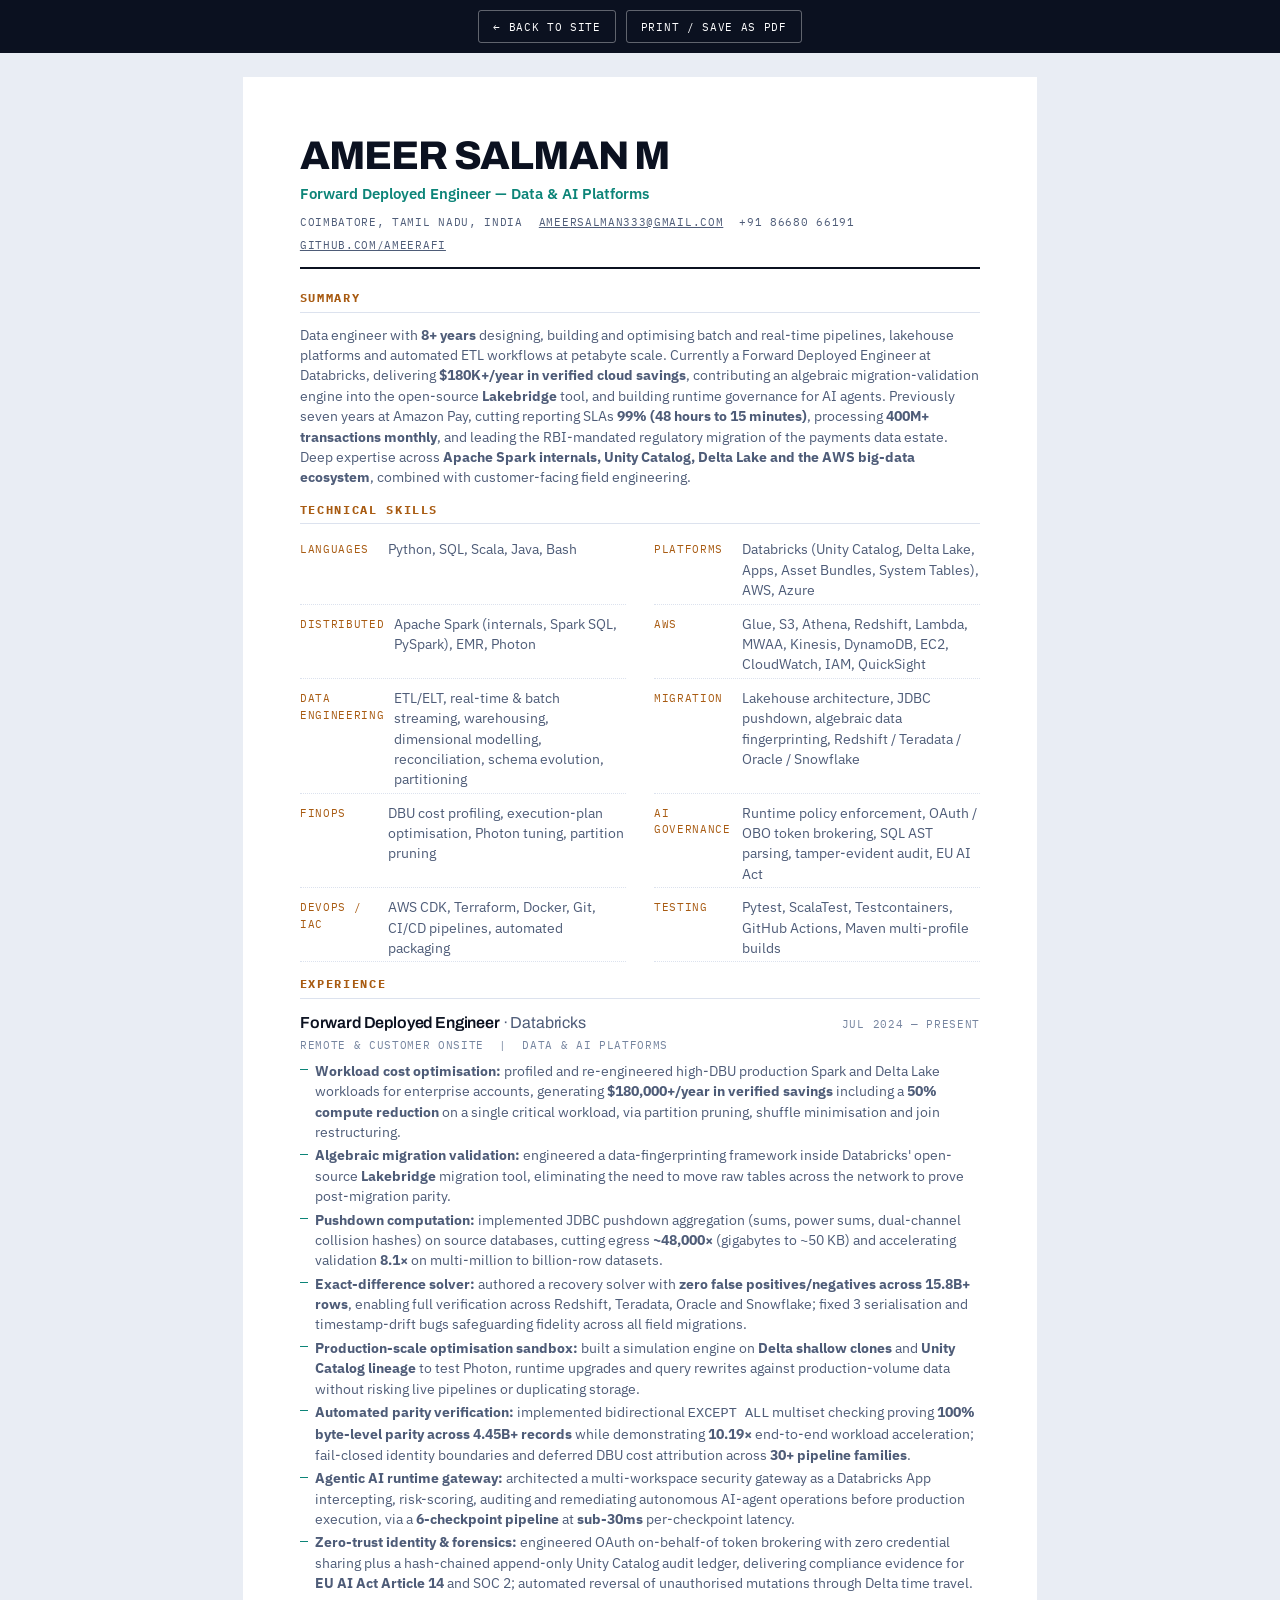
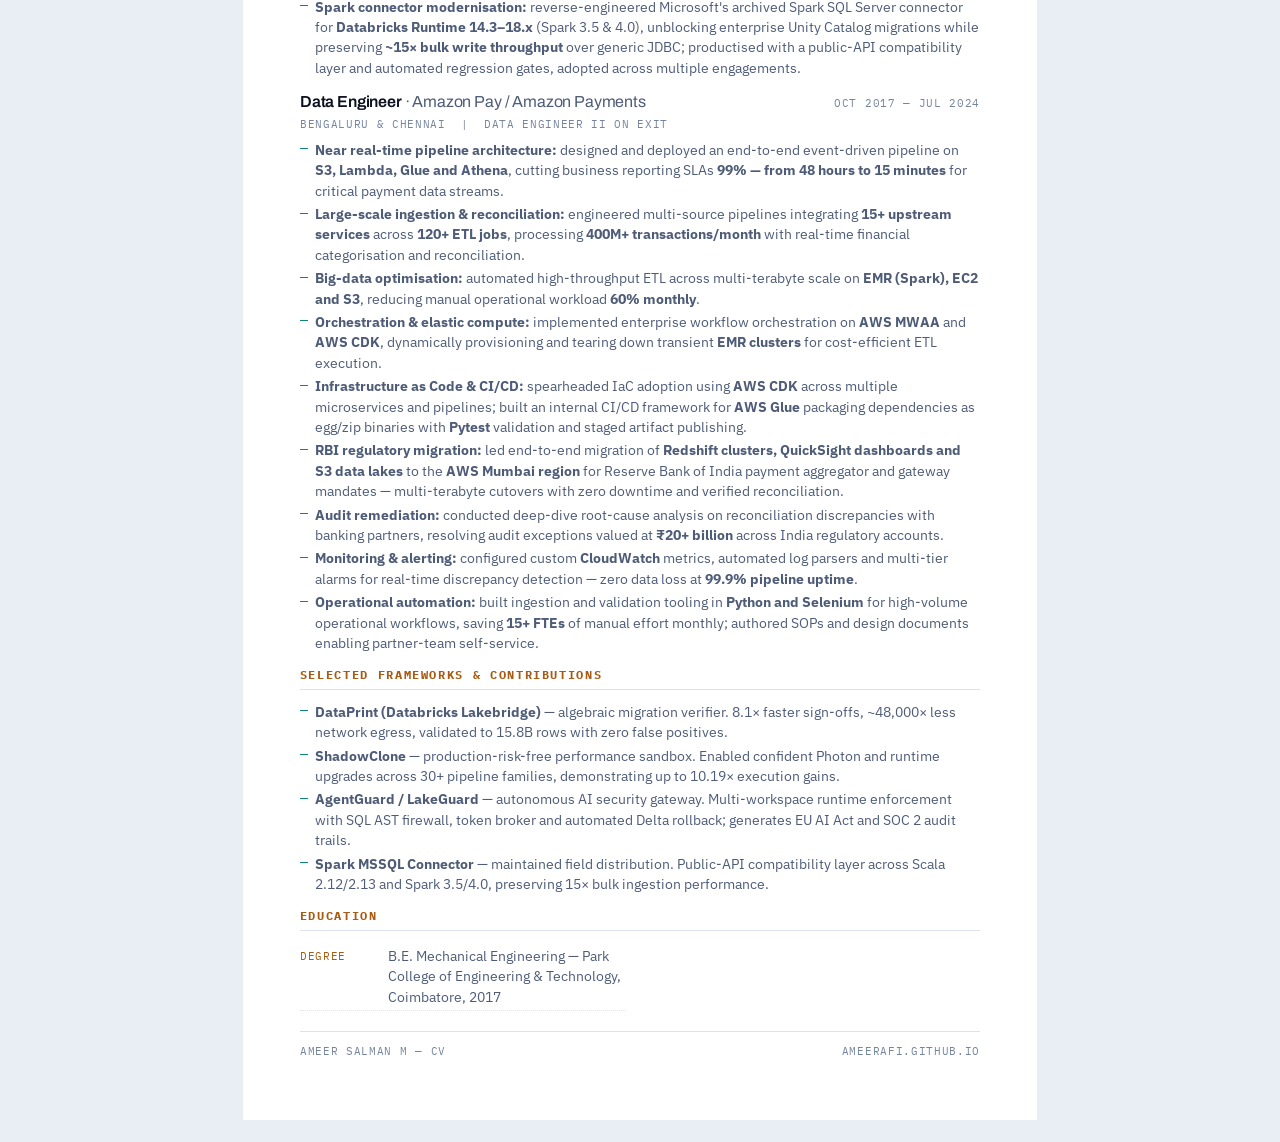
==== commit 1d4b7d6d: "Rebuild all content from the consolidated Amazon and Databricks docs Work: six case studies restruct" ====
--- a/cv/index.html
+++ b/cv/index.html
@@ -50,6 +50,7 @@
      letter-spacing:.06em;text-transform:uppercase;padding-top:2px}
   .kv dd{color:var(--dim);flex:1}
 
+  .sub{color:var(--faint);font-size:8.4pt;letter-spacing:.06em;text-transform:uppercase;margin:2px 0 5px}
   footer{margin-top:20px;padding-top:10px;border-top:1px solid var(--line);color:var(--faint);
      display:flex;justify-content:space-between;gap:12px;flex-wrap:wrap}
 
@@ -76,23 +77,41 @@
 <div class="sheet">
   <header>
     <h1>Ameer Salman M</h1>
-    <p class="role">Forward Deployed Engineer, Databricks — data platforms, streaming pipelines, regulated payments</p>
+    <p class="role">Forward Deployed Engineer &mdash; Data &amp; AI Platforms</p>
     <div class="meta mono">
-      <span>Coimbatore, India</span>
+      <span>Coimbatore, Tamil Nadu, India</span>
       <a href="mailto:ameersalman333@gmail.com">ameersalman333@gmail.com</a>
+      <span>+91 86680 66191</span>
       <a href="https://github.com/ameerafi">github.com/ameerafi</a>
     </div>
   </header>
 
   <section>
     <h2>Summary</h2>
-    <p class="summary">Forward Deployed Engineer at Databricks, embedding with enterprise customers to ship Data and AI
-    solutions end to end in their own environments. Delivered <b>$180K/year in verified cost savings</b>, contributed an
-    algebraic migration-validation engine into Databricks' open-source <b>Lakebridge</b> (<b>8.1&times;</b> faster,
-    <b>~48,000&times;</b> less data moved), and turned a single customer's Spark connector blocker into maintained
-    field-wide tooling covering six Databricks runtimes. Previously seven years at Amazon Pay building the pipelines
-    behind India's regulated payment reconciliation, exiting as Data Engineer II &mdash; cutting reporting SLA from
-    36&ndash;40 hours to 30 minutes and reconciling ~400M transactions/month under a statutory five-working-day deadline.</p>
+    <p class="summary">Data engineer with <b>8+ years</b> designing, building and optimising batch and real-time
+    pipelines, lakehouse platforms and automated ETL workflows at petabyte scale. Currently a Forward Deployed
+    Engineer at Databricks, delivering <b>$180K+/year in verified cloud savings</b>, contributing an algebraic
+    migration-validation engine into the open-source <b>Lakebridge</b> tool, and building runtime governance for
+    AI agents. Previously seven years at Amazon Pay, cutting reporting SLAs <b>99% (48 hours to 15 minutes)</b>,
+    processing <b>400M+ transactions monthly</b>, and leading the RBI-mandated regulatory migration of the
+    payments data estate. Deep expertise across <b>Apache Spark internals, Unity Catalog, Delta Lake and the AWS
+    big-data ecosystem</b>, combined with customer-facing field engineering.</p>
+  </section>
+
+  <section>
+    <h2>Technical Skills</h2>
+    <div class="grid2">
+      <dl class="kv"><dt>Languages</dt><dd>Python, SQL, Scala, Java, Bash</dd></dl>
+      <dl class="kv"><dt>Platforms</dt><dd>Databricks (Unity Catalog, Delta Lake, Apps, Asset Bundles, System Tables), AWS, Azure</dd></dl>
+      <dl class="kv"><dt>Distributed</dt><dd>Apache Spark (internals, Spark SQL, PySpark), EMR, Photon</dd></dl>
+      <dl class="kv"><dt>AWS</dt><dd>Glue, S3, Athena, Redshift, Lambda, MWAA, Kinesis, DynamoDB, EC2, CloudWatch, IAM, QuickSight</dd></dl>
+      <dl class="kv"><dt>Data engineering</dt><dd>ETL/ELT, real-time &amp; batch streaming, warehousing, dimensional modelling, reconciliation, schema evolution, partitioning</dd></dl>
+      <dl class="kv"><dt>Migration</dt><dd>Lakehouse architecture, JDBC pushdown, algebraic data fingerprinting, Redshift / Teradata / Oracle / Snowflake</dd></dl>
+      <dl class="kv"><dt>FinOps</dt><dd>DBU cost profiling, execution-plan optimisation, Photon tuning, partition pruning</dd></dl>
+      <dl class="kv"><dt>AI governance</dt><dd>Runtime policy enforcement, OAuth / OBO token brokering, SQL AST parsing, tamper-evident audit, EU AI Act</dd></dl>
+      <dl class="kv"><dt>DevOps / IaC</dt><dd>AWS CDK, Terraform, Docker, Git, CI/CD pipelines, automated packaging</dd></dl>
+      <dl class="kv"><dt>Testing</dt><dd>Pytest, ScalaTest, Testcontainers, GitHub Actions, Maven multi-profile builds</dd></dl>
+    </div>
   </section>
 
   <section>
@@ -103,112 +122,89 @@
         <h3>Forward Deployed Engineer <span>&middot; Databricks</span></h3>
         <span class="when mono">Jul 2024 &mdash; Present</span>
       </div>
-      <p class="track-loc mono" style="color:var(--faint);font-family:'IBM Plex Mono',monospace;font-size:8.4pt;letter-spacing:.06em;text-transform:uppercase;margin:2px 0 4px">
-        India &nbsp;|&nbsp; Current role</p>
+      <p class="sub mono">Remote &amp; customer onsite &nbsp;|&nbsp; Data &amp; AI platforms</p>
       <ul>
-        <li>Led optimisation of <b>4&ndash;5 of the top-20 most expensive Databricks jobs</b> for an enterprise customer
-          via query rewrites, partitioning and shuffle reduction &mdash; <b>$180,000/yr verified savings</b>
-          ($132K/50%, $43K/30%, $5K/10%) with zero change to business output; 2 further jobs in verification.</li>
-        <li>Designed and built <b>DataPrint</b>, an algebraic data-fingerprinting engine validating billion-row
-          migrations via JDBC-pushdown aggregates instead of moving data &mdash; <b>8.1&times;</b> faster on real 74M-row
-          Redshift data, <b>~48,000&times;</b> less transferred, validated to <b>15.8B rows &times; 28 columns</b> with
-          <b>zero false positives/negatives</b> and <b>&ge;98.8%</b> exact-difference solve rate.</li>
-        <li>Contributed DataPrint into Databricks' open-source <b>Lakebridge</b> migration tool behind an opt-in,
-          fail-open flag; fixed 3 latent Redshift&harr;Databricks serialisation bugs that were silently corrupting
-          every Redshift reconciliation.</li>
-        <li>Resolved a <b>Spark SQL Server connector</b> break blocking an enterprise customer's <b>Unity Catalog
-          migration</b> after Microsoft archived the project &mdash; custom schema resolver for <b>Spark 3.5 and 4.0</b>
-          plus multi-profile Maven builds for <b>Scala 2.12/2.13</b>. Only known workaround; adopted organically across
-          multiple accounts.</li>
-        <li>Productised it into a <b>maintained shared fork</b> via a ~250-line public-API delegation layer with
-          no per-version branching &mdash; one codebase covering <b>Databricks Runtime 14.3&ndash;18.x</b> across 3 build profiles,
-          retaining <b>~15&times;</b> write throughput vs generic JDBC; CI matrix with weekly runtime smoke tests,
-          <b>testcontainers</b> integration and a per-release 1M-row perf-regression gate.</li>
-        <li>Built <b>ShadowClone</b>, a production-risk-free optimisation sandbox on <b>Delta shallow clones</b>,
-          <b>Unity Catalog lineage</b> and system tables with a fail-closed identity boundary and bidirectional
-          <code>EXCEPT ALL</code> parity &mdash; proved a <b>301.5&rarr;29.6 min (10.19&times;)</b> optimisation at lower
-          DBU with <b>21 tables identical across 4.45B rows</b>, inherited by <b>30+ pipeline families</b>.</li>
-        <li>Built <b>AgentGuard</b>, a runtime security gateway intercepting, risk-scoring, auditing and rolling back
-          AI-agent actions before production via a <b>6-checkpoint pipeline</b> &mdash; backed by a tamper-evident append-only
-          audit ledger and three tiers of rollback on <b>Delta Time Travel</b>; built against <b>EU AI Act Article 14</b>
-          oversight and audit requirements.</li>
-        <li>Built <b>Infrastructure and Security as Code</b> in <b>Terraform</b> across test/stage/prod &mdash; reusable
-          modules for cluster policies, schema creation and Unity Catalog grants; resolved a circular IAM trust
-          dependency and a Terraform state mismatch; <b>~15 resource templates</b> turning per-team provisioning into a
-          repeatable process; onboarded 4 new catalogs.</li>
-        <li>Architected a centralised migration platform (discovery &rarr; delivery) with <b>GitHub Actions CI/CD</b> for
-          Databricks Apps and led its front end from <b>Streamlit to React/FastAPI</b>; unblocked a failing
-          <b>Lakeflow Connect</b> ingestion pipeline by isolating column-masking, DDL-capture and Azure SQL privilege
-          faults across three teams.</li>
+        <li><b>Workload cost optimisation:</b> profiled and re-engineered high-DBU production Spark and Delta Lake
+          workloads for enterprise accounts, generating <b>$180,000+/year in verified savings</b> including a
+          <b>50% compute reduction</b> on a single critical workload, via partition pruning, shuffle minimisation
+          and join restructuring.</li>
+        <li><b>Algebraic migration validation:</b> engineered a data-fingerprinting framework inside Databricks'
+          open-source <b>Lakebridge</b> migration tool, eliminating the need to move raw tables across the network
+          to prove post-migration parity.</li>
+        <li><b>Pushdown computation:</b> implemented JDBC pushdown aggregation (sums, power sums, dual-channel
+          collision hashes) on source databases, cutting egress <b>~48,000&times;</b> (gigabytes to ~50&nbsp;KB) and
+          accelerating validation <b>8.1&times;</b> on multi-million to billion-row datasets.</li>
+        <li><b>Exact-difference solver:</b> authored a recovery solver with <b>zero false positives/negatives across
+          15.8B+ rows</b>, enabling full verification across Redshift, Teradata, Oracle and Snowflake; fixed 3
+          serialisation and timestamp-drift bugs safeguarding fidelity across all field migrations.</li>
+        <li><b>Production-scale optimisation sandbox:</b> built a simulation engine on <b>Delta shallow clones</b> and
+          <b>Unity Catalog lineage</b> to test Photon, runtime upgrades and query rewrites against production-volume
+          data without risking live pipelines or duplicating storage.</li>
+        <li><b>Automated parity verification:</b> implemented bidirectional <code>EXCEPT ALL</code> multiset checking
+          proving <b>100% byte-level parity across 4.45B+ records</b> while demonstrating <b>10.19&times;</b>
+          end-to-end workload acceleration; fail-closed identity boundaries and deferred DBU cost attribution across
+          <b>30+ pipeline families</b>.</li>
+        <li><b>Agentic AI runtime gateway:</b> architected a multi-workspace security gateway as a Databricks App
+          intercepting, risk-scoring, auditing and remediating autonomous AI-agent operations before production
+          execution, via a <b>6-checkpoint pipeline</b> at <b>sub-30ms</b> per-checkpoint latency.</li>
+        <li><b>Zero-trust identity &amp; forensics:</b> engineered OAuth on-behalf-of token brokering with zero
+          credential sharing plus a hash-chained append-only Unity Catalog audit ledger, delivering compliance
+          evidence for <b>EU AI Act Article 14</b> and SOC 2; automated reversal of unauthorised mutations through
+          Delta time travel.</li>
+        <li><b>Spark connector modernisation:</b> reverse-engineered Microsoft's archived Spark SQL Server connector
+          for <b>Databricks Runtime 14.3&ndash;18.x</b> (Spark 3.5 &amp; 4.0), unblocking enterprise Unity Catalog
+          migrations while preserving <b>~15&times; bulk write throughput</b> over generic JDBC; productised with a
+          public-API compatibility layer and automated regression gates, adopted across multiple engagements.</li>
       </ul>
     </div>
 
     <div class="job">
       <div class="job-top">
-        <h3>Data Engineer II <span>&middot; Amazon Pay</span></h3>
+        <h3>Data Engineer <span>&middot; Amazon Pay / Amazon Payments</span></h3>
         <span class="when mono">Oct 2017 &mdash; Jul 2024</span>
       </div>
-      <p class="track-loc mono" style="color:var(--faint);font-family:'IBM Plex Mono',monospace;font-size:8.4pt;letter-spacing:.06em;text-transform:uppercase;margin:2px 0 4px">
-        Bengaluru &amp; Chennai &nbsp;|&nbsp; 6 yrs 10 mos &nbsp;|&nbsp; Exit title</p>
+      <p class="sub mono">Bengaluru &amp; Chennai &nbsp;|&nbsp; Data Engineer II on exit</p>
       <ul>
-        <li>Rebuilt batch order-transaction reporting as event-driven streaming ingestion using database change streams,
-          cross-account S3 replication and Lambda &mdash; cutting downstream SLA from <b>36&ndash;40 hours to 30 minutes</b>
-          (~99%), live <b>8 months with zero defects</b>.</li>
-        <li>Built a near real-time merchant metrics pipeline across accounts and regions with customer-managed KMS
-          encryption, partitioned Parquet, Glue crawlers, Athena and Redshift &mdash; <b>15&ndash;30 minute SLA</b>,
-          <b>100% accuracy</b>, <b>zero job failures</b>, with restricted PII excluded in flight before durable write.</li>
-        <li>Automated a <b>20 million record</b> negative-remittance load with Python and Boto3 including pre-commit
-          reconciliation &mdash; 100% accuracy, ~2 days of manual effort removed, clearing a multi-billion-rupee
-          exception backlog.</li>
-        <li>Orchestrated <b>~60 report jobs and 30 dashboards</b> into three one-click workflows and automated variance
-          root-cause analysis (~4 days &rarr; automated), holding the <b>5-working-day</b> regulatory substantiation
-          deadline and moving substantiation from monthly to daily.</li>
-        <li>Introduced pipeline-as-code CI/CD across two data platforms with <b>dual sign-off SQL review</b> (business
-          logic and query efficiency), eliminating drift between deployed jobs and source control.</li>
-        <li>Built a self-mutating <b>AWS CDK</b> deployment pipeline spanning Beta, Gamma and Prod across multiple AWS
-          accounts and regions, with approval workflow, security scanning, integration tests and bake time.</li>
-        <li>Ran reconciliation across <b>~15 source systems and ~120 ETL jobs</b>, categorising <b>~400 million
-          transactions/month</b> into daily and monthly transaction-level reports; reduced manual ETL workload 60%.</li>
-        <li>Led migration of Redshift, QuickSight and S3 to the Mumbai region for <b>RBI payment aggregator data
-          localisation</b>; supported RBI audit root-cause analysis across India regulatory accounts.</li>
-        <li>Reclaimed <b>20% of Redshift disk</b> and eliminated CPU-driven cluster outages by replacing cluster-wide
-          vacuum with targeted ANALYZE and deep-copy on high-impact tables.</li>
-        <li>As Automation Specialist, built Python and Selenium automation for campaign management and seller onboarding,
-          saving <b>~15 FTE</b> of effort; authored SOPs enabling stakeholder self-service.</li>
+        <li><b>Near real-time pipeline architecture:</b> designed and deployed an end-to-end event-driven pipeline on
+          <b>S3, Lambda, Glue and Athena</b>, cutting business reporting SLAs <b>99% &mdash; from 48 hours to 15
+          minutes</b> for critical payment data streams.</li>
+        <li><b>Large-scale ingestion &amp; reconciliation:</b> engineered multi-source pipelines integrating
+          <b>15+ upstream services</b> across <b>120+ ETL jobs</b>, processing <b>400M+ transactions/month</b> with
+          real-time financial categorisation and reconciliation.</li>
+        <li><b>Big-data optimisation:</b> automated high-throughput ETL across multi-terabyte scale on <b>EMR (Spark),
+          EC2 and S3</b>, reducing manual operational workload <b>60% monthly</b>.</li>
+        <li><b>Orchestration &amp; elastic compute:</b> implemented enterprise workflow orchestration on
+          <b>AWS MWAA</b> and <b>AWS CDK</b>, dynamically provisioning and tearing down transient <b>EMR clusters</b>
+          for cost-efficient ETL execution.</li>
+        <li><b>Infrastructure as Code &amp; CI/CD:</b> spearheaded IaC adoption using <b>AWS CDK</b> across multiple
+          microservices and pipelines; built an internal CI/CD framework for <b>AWS Glue</b> packaging dependencies
+          as egg/zip binaries with <b>Pytest</b> validation and staged artifact publishing.</li>
+        <li><b>RBI regulatory migration:</b> led end-to-end migration of <b>Redshift clusters, QuickSight dashboards
+          and S3 data lakes</b> to the <b>AWS Mumbai region</b> for Reserve Bank of India payment aggregator and
+          gateway mandates &mdash; multi-terabyte cutovers with zero downtime and verified reconciliation.</li>
+        <li><b>Audit remediation:</b> conducted deep-dive root-cause analysis on reconciliation discrepancies with
+          banking partners, resolving audit exceptions valued at <b>₹20+ billion</b> across India regulatory accounts.</li>
+        <li><b>Monitoring &amp; alerting:</b> configured custom <b>CloudWatch</b> metrics, automated log parsers and
+          multi-tier alarms for real-time discrepancy detection &mdash; zero data loss at <b>99.9% pipeline uptime</b>.</li>
+        <li><b>Operational automation:</b> built ingestion and validation tooling in <b>Python and Selenium</b> for
+          high-volume operational workflows, saving <b>15+ FTEs</b> of manual effort monthly; authored SOPs and design
+          documents enabling partner-team self-service.</li>
       </ul>
     </div>
   </section>
 
   <section>
-    <h2>Technical Skills</h2>
-    <div class="grid2">
-      <dl class="kv"><dt>Languages</dt><dd>Python, SQL, Scala, Java, TypeScript, Bash</dd></dl>
-      <dl class="kv"><dt>Lakehouse</dt><dd>Databricks, Delta Lake, Unity Catalog, Photon, Asset Bundles, Lakeflow Connect</dd></dl>
-      <dl class="kv"><dt>Processing</dt><dd>Apache Spark (internals, 3.5/4.0), PySpark, AWS Glue, EMR, Parquet</dd></dl>
-      <dl class="kv"><dt>Ingest</dt><dd>DynamoDB Streams, Kinesis, S3 replication, Lambda, JDBC / CDC</dd></dl>
-      <dl class="kv"><dt>Warehouse</dt><dd>Redshift, Athena, SQL Server, Postgres, MySQL, DynamoDB</dd></dl>
-      <dl class="kv"><dt>Platform / IaC</dt><dd>Terraform, AWS CDK, CloudFormation, Managed Airflow, GitHub Actions, Maven</dd></dl>
-      <dl class="kv"><dt>Testing</dt><dd>Pytest, ScalaTest, testcontainers, property-based testing, CI perf gates</dd></dl>
-      <dl class="kv"><dt>Full stack</dt><dd>FastAPI, React/TypeScript, Streamlit, Databricks Apps</dd></dl>
-      <dl class="kv"><dt>Security</dt><dd>IAM, KMS, OAuth, secrets management, audit ledgers</dd></dl>
-      <dl class="kv"><dt>Governance</dt><dd>Unity Catalog, GDPR, PII exclusion, EU AI Act Art. 14, RBI localisation</dd></dl>
-    </div>
-  </section>
-
-  <section>
-    <h2>Selected Projects &amp; Open Source</h2>
+    <h2>Selected Frameworks &amp; Contributions</h2>
     <div class="job">
       <ul>
-        <li><b>DataPrint &rarr; Databricks Lakebridge</b> &mdash; algebraic migration-validation engine, contributed
-          upstream. 8.1&times; faster, ~48,000&times; less data moved, validated to 15.8B rows.</li>
-        <li><b>Spark MSSQL Connector</b> &mdash; public-API compatibility layer covering Databricks Runtime
-          14.3&ndash;18.x from one codebase; ~15&times; write throughput vs generic JDBC.</li>
-        <li><b>ShadowClone</b> &mdash; production-risk-free optimisation sandbox; proved 10.19&times; with byte-level
-          parity across 4.45B rows.</li>
-        <li><b>AgentGuard / LakeGuard</b> &mdash; runtime security gateway for AI agents; 6-checkpoint pipeline,
-          hash-chained audit ledger, Saga-pattern rollback.</li>
-        <li><b>AWS automation toolkit</b> &mdash; Python tooling for EC2 snapshot lifecycle management.
-          github.com/ameerafi</li>
+        <li><b>DataPrint (Databricks Lakebridge)</b> &mdash; algebraic migration verifier. 8.1&times; faster sign-offs,
+          ~48,000&times; less network egress, validated to 15.8B rows with zero false positives.</li>
+        <li><b>ShadowClone</b> &mdash; production-risk-free performance sandbox. Enabled confident Photon and runtime
+          upgrades across 30+ pipeline families, demonstrating up to 10.19&times; execution gains.</li>
+        <li><b>AgentGuard / LakeGuard</b> &mdash; autonomous AI security gateway. Multi-workspace runtime enforcement
+          with SQL AST firewall, token broker and automated Delta rollback; generates EU AI Act and SOC 2 audit trails.</li>
+        <li><b>Spark MSSQL Connector</b> &mdash; maintained field distribution. Public-API compatibility layer across
+          Scala 2.12/2.13 and Spark 3.5/4.0, preserving 15&times; bulk ingestion performance.</li>
       </ul>
     </div>
   </section>
@@ -221,7 +217,7 @@
   </section>
 
   <footer class="mono">
-    <span>Ameer Salman M — CV</span>
+    <span>Ameer Salman M &mdash; CV</span>
     <span>ameerafi.github.io</span>
   </footer>
 </div>
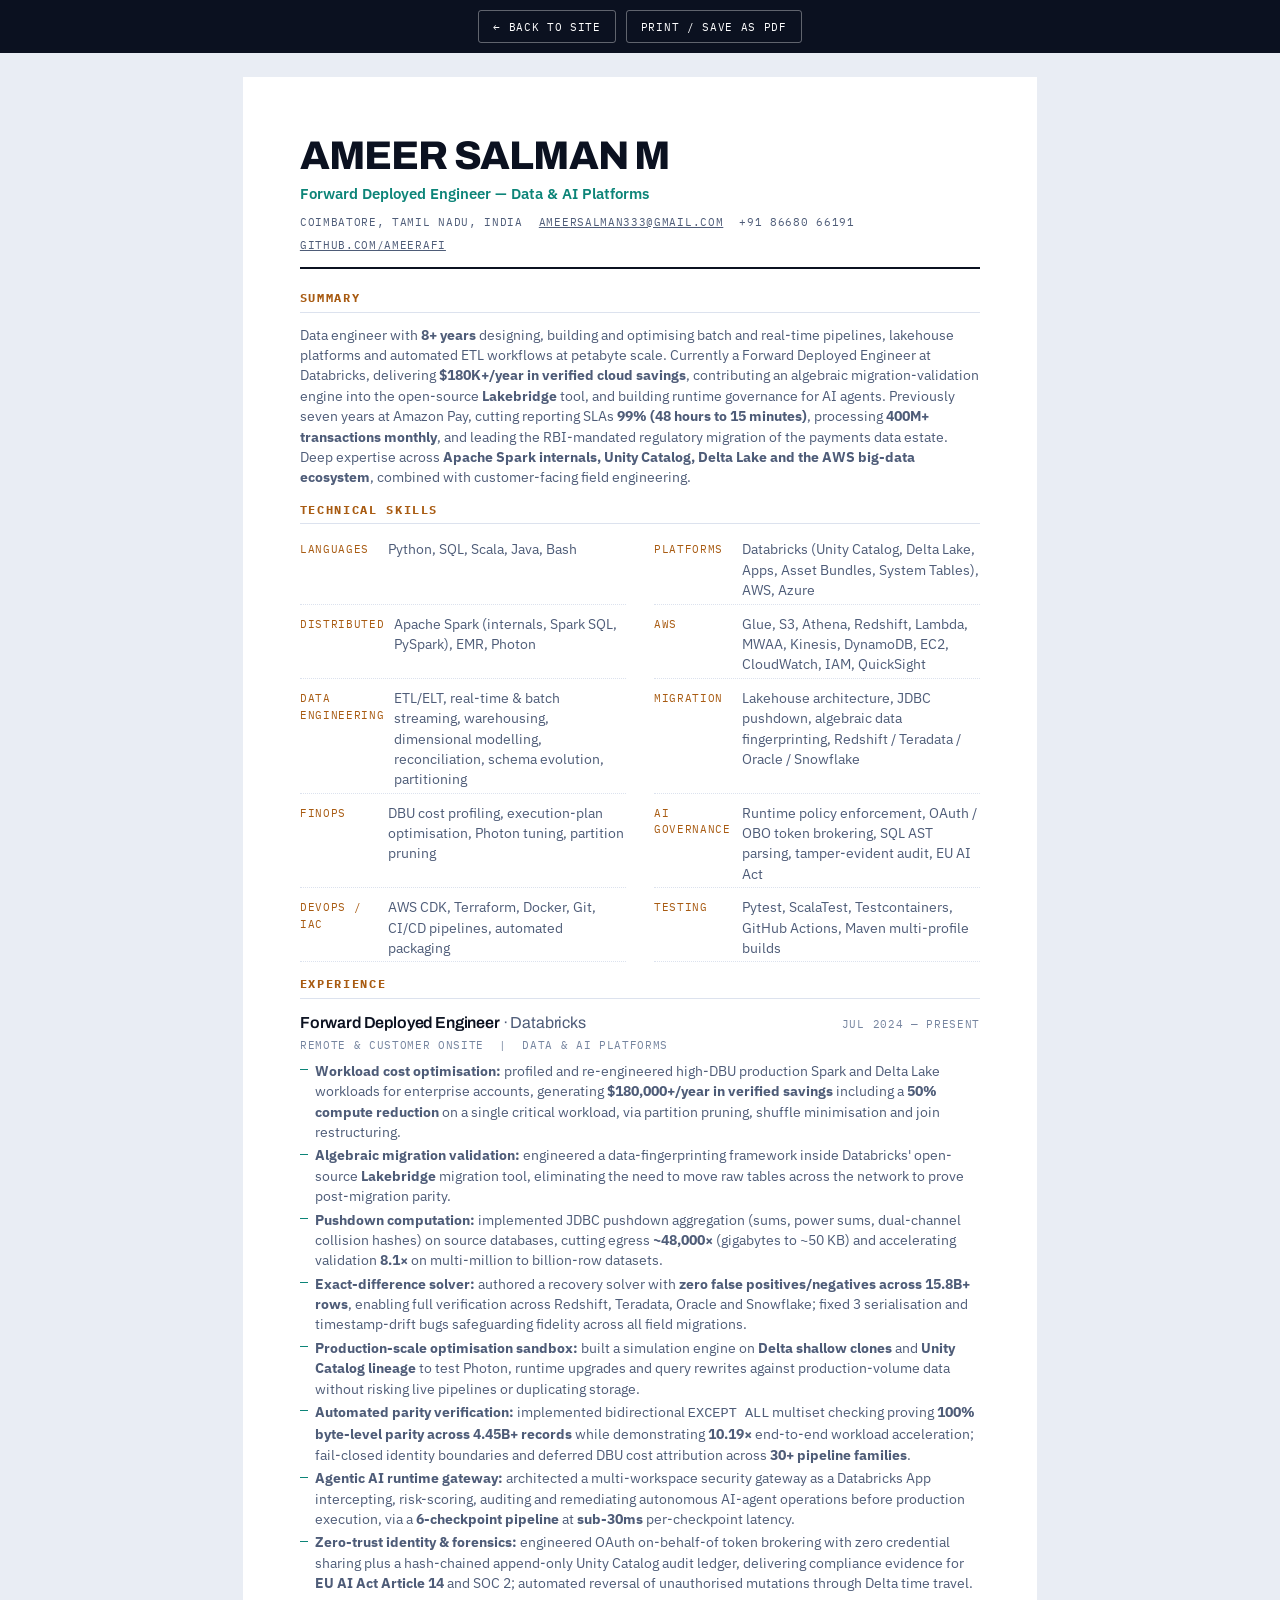
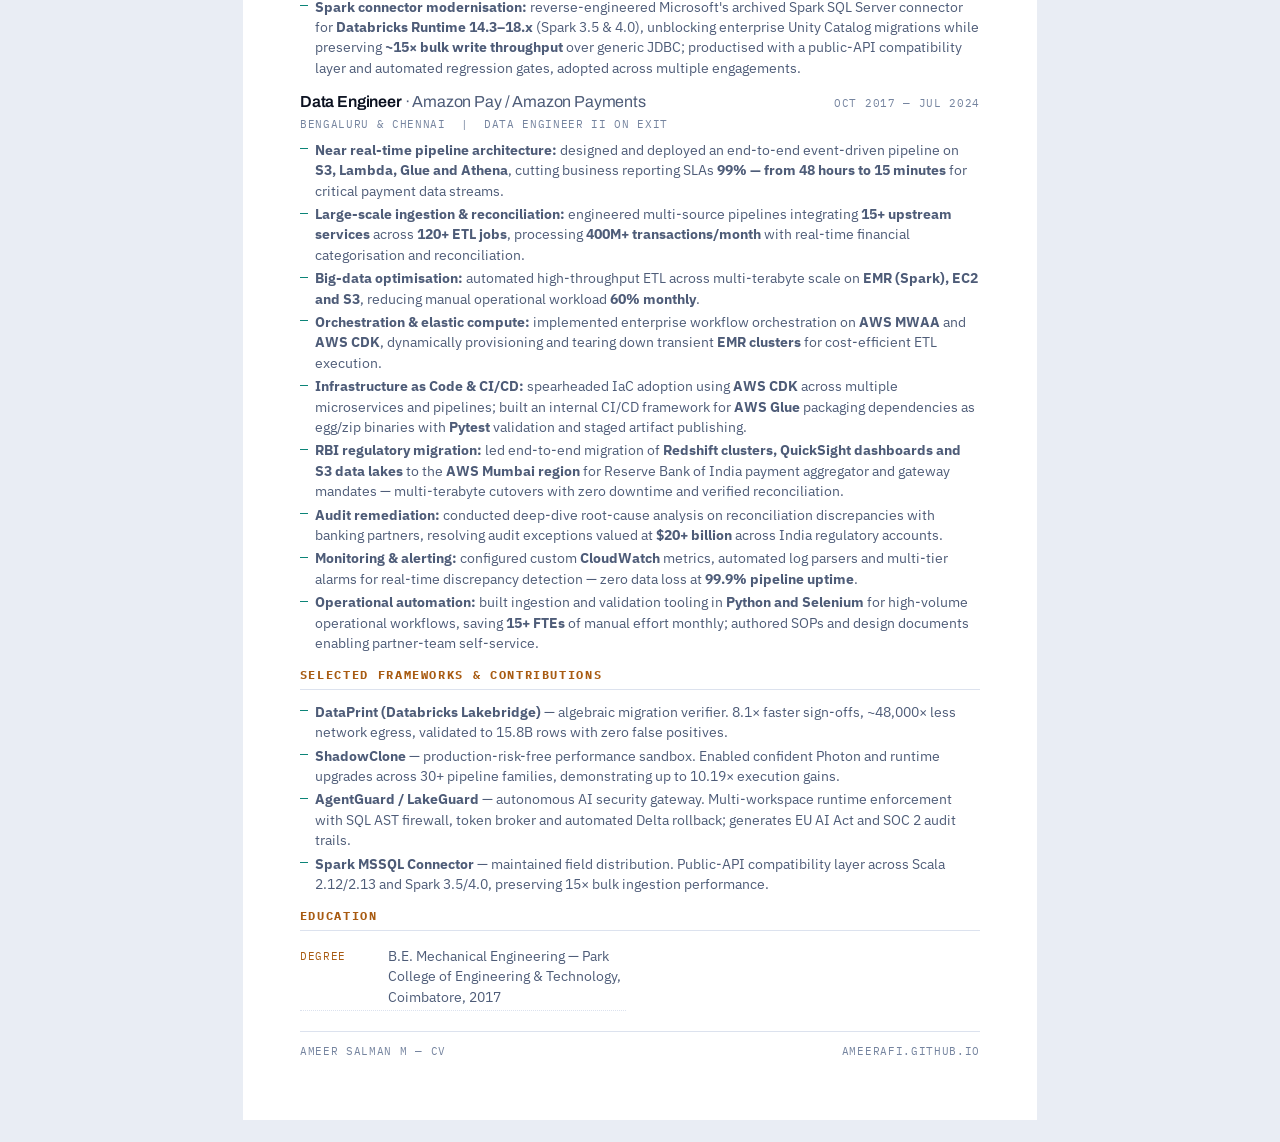
==== commit 5ae9dbaa: "Audit exception figure is USD, not INR Confirmed by Ameer: $20+ billion, not the ₹20+ billion the co" ====
--- a/cv/index.html
+++ b/cv/index.html
@@ -183,7 +183,7 @@
           and S3 data lakes</b> to the <b>AWS Mumbai region</b> for Reserve Bank of India payment aggregator and
           gateway mandates &mdash; multi-terabyte cutovers with zero downtime and verified reconciliation.</li>
         <li><b>Audit remediation:</b> conducted deep-dive root-cause analysis on reconciliation discrepancies with
-          banking partners, resolving audit exceptions valued at <b>₹20+ billion</b> across India regulatory accounts.</li>
+          banking partners, resolving audit exceptions valued at <b>$20+ billion</b> across India regulatory accounts.</li>
         <li><b>Monitoring &amp; alerting:</b> configured custom <b>CloudWatch</b> metrics, automated log parsers and
           multi-tier alarms for real-time discrepancy detection &mdash; zero data loss at <b>99.9% pipeline uptime</b>.</li>
         <li><b>Operational automation:</b> built ingestion and validation tooling in <b>Python and Selenium</b> for
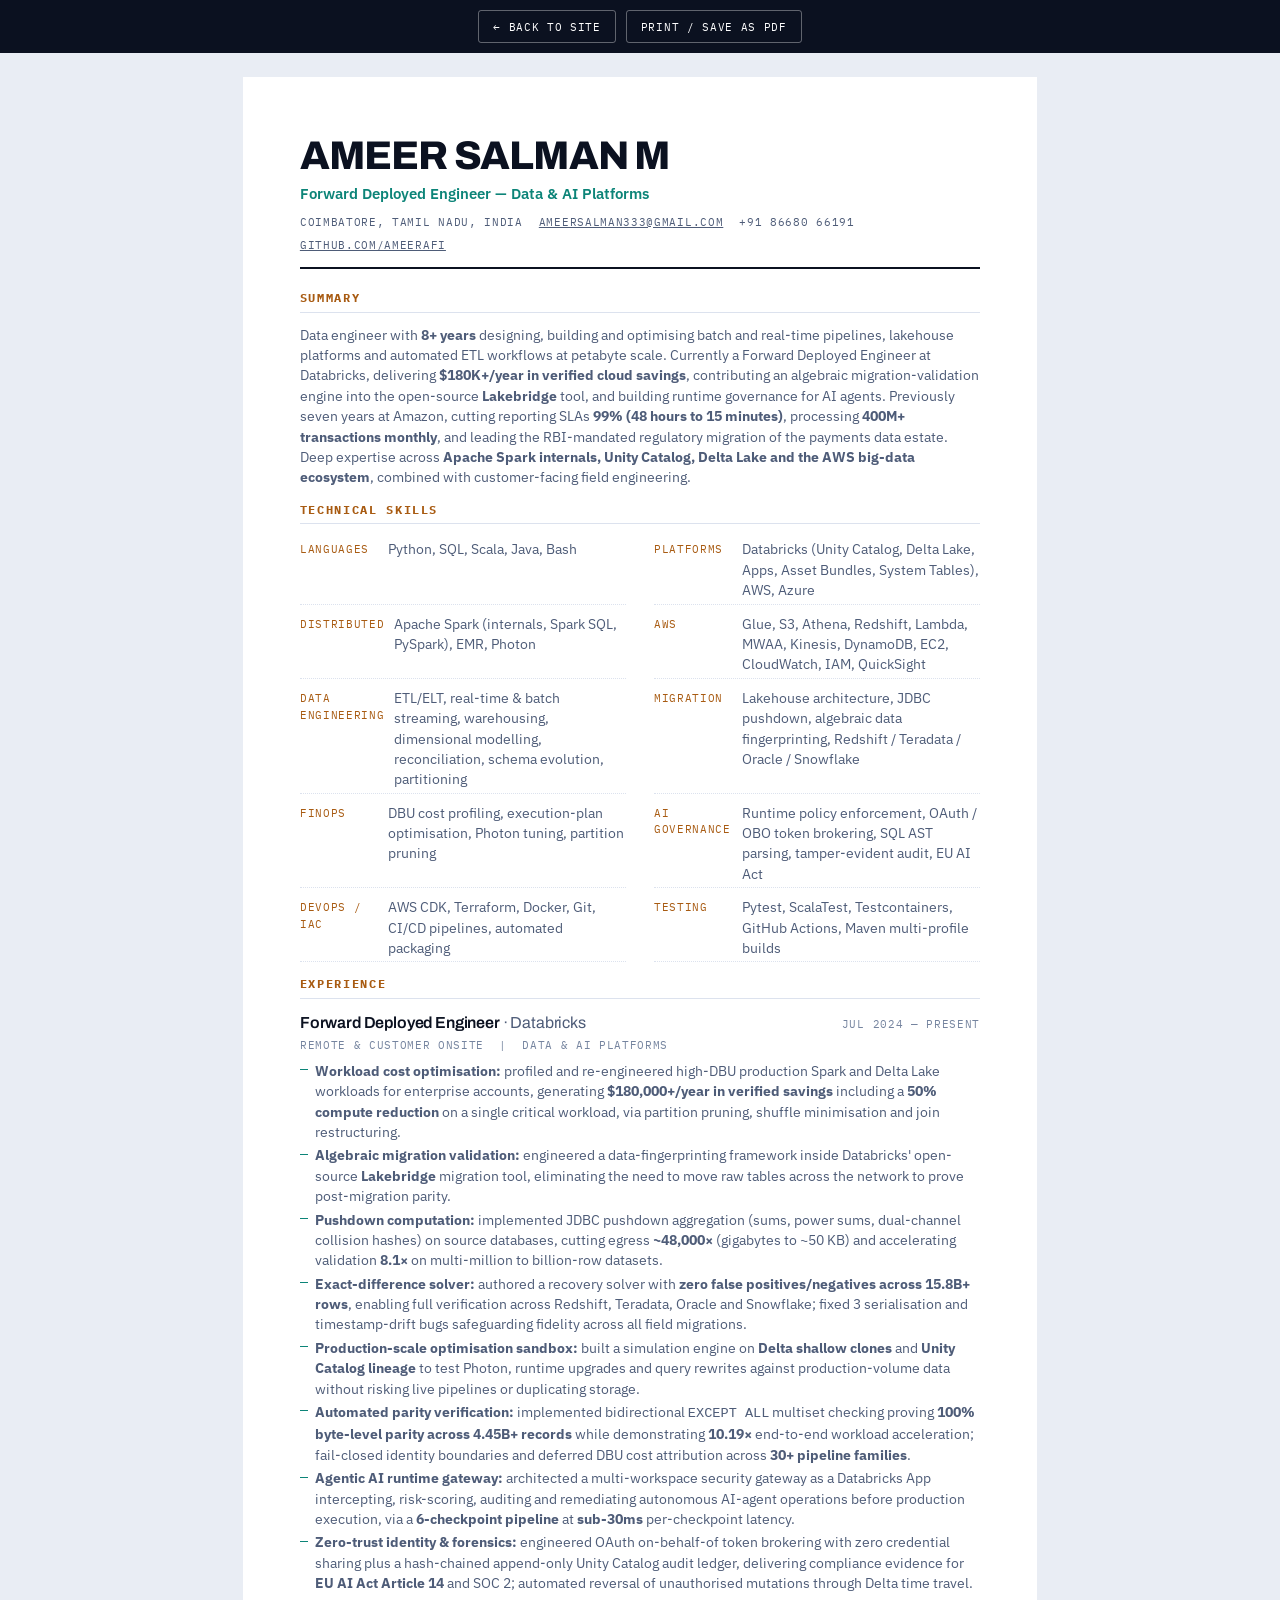
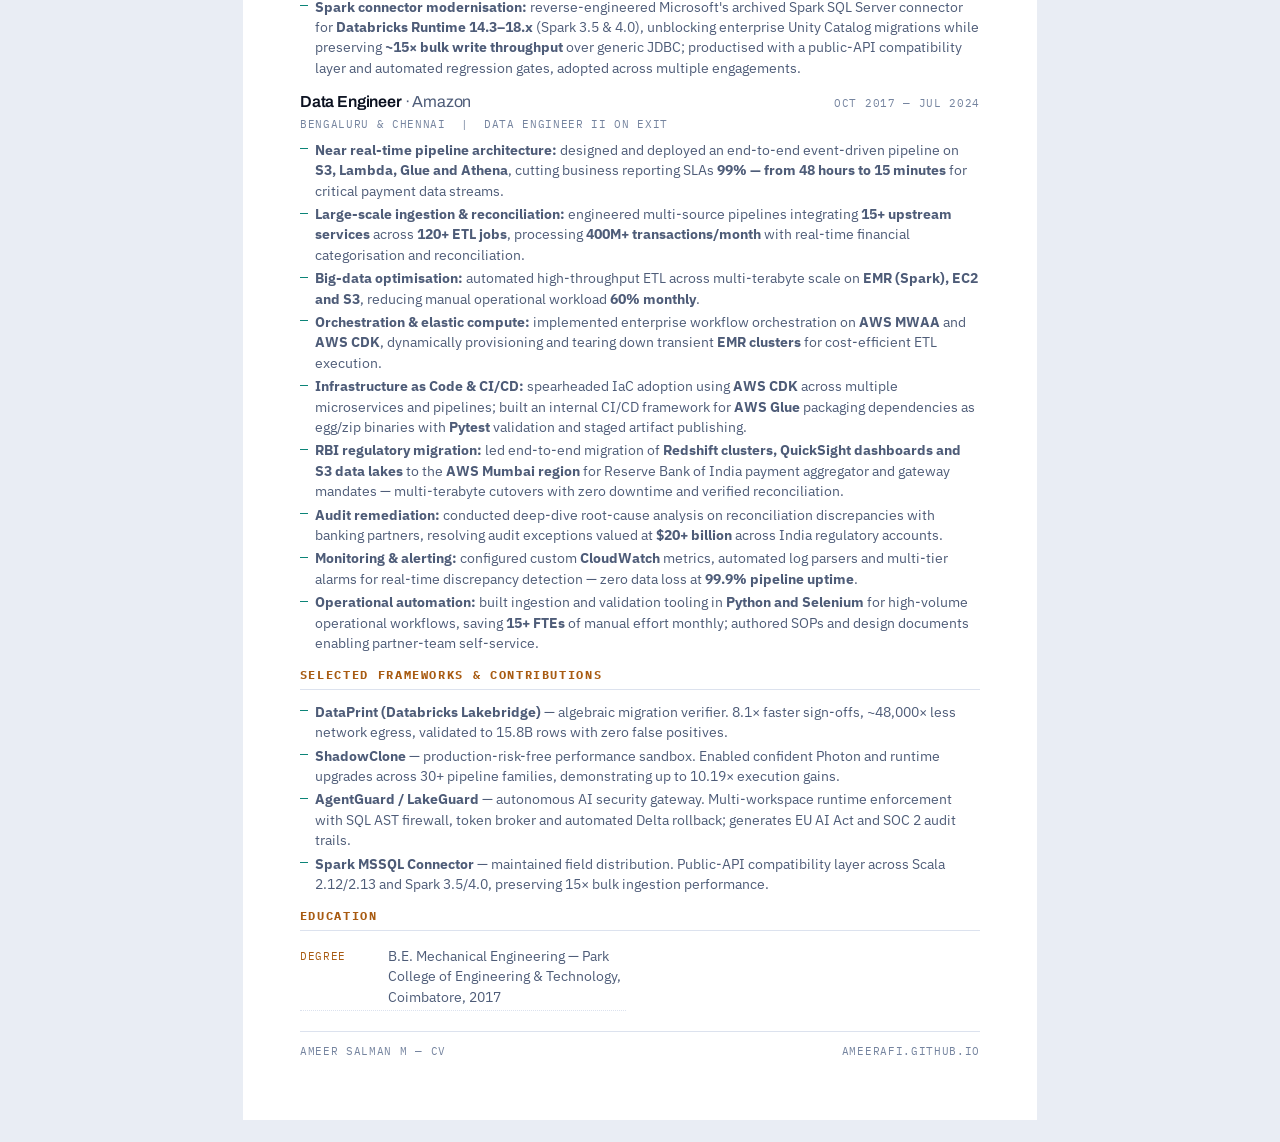
==== commit 68339f07: "Hero: tighter, small circular avatar, no stat strip; Amazon not Amazon Pay - Cut hero top padding ro" ====
--- a/cv/index.html
+++ b/cv/index.html
@@ -92,7 +92,7 @@
     pipelines, lakehouse platforms and automated ETL workflows at petabyte scale. Currently a Forward Deployed
     Engineer at Databricks, delivering <b>$180K+/year in verified cloud savings</b>, contributing an algebraic
     migration-validation engine into the open-source <b>Lakebridge</b> tool, and building runtime governance for
-    AI agents. Previously seven years at Amazon Pay, cutting reporting SLAs <b>99% (48 hours to 15 minutes)</b>,
+    AI agents. Previously seven years at Amazon, cutting reporting SLAs <b>99% (48 hours to 15 minutes)</b>,
     processing <b>400M+ transactions monthly</b>, and leading the RBI-mandated regulatory migration of the
     payments data estate. Deep expertise across <b>Apache Spark internals, Unity Catalog, Delta Lake and the AWS
     big-data ecosystem</b>, combined with customer-facing field engineering.</p>
@@ -160,7 +160,7 @@
 
     <div class="job">
       <div class="job-top">
-        <h3>Data Engineer <span>&middot; Amazon Pay / Amazon Payments</span></h3>
+        <h3>Data Engineer <span>&middot; Amazon</span></h3>
         <span class="when mono">Oct 2017 &mdash; Jul 2024</span>
       </div>
       <p class="sub mono">Bengaluru &amp; Chennai &nbsp;|&nbsp; Data Engineer II on exit</p>
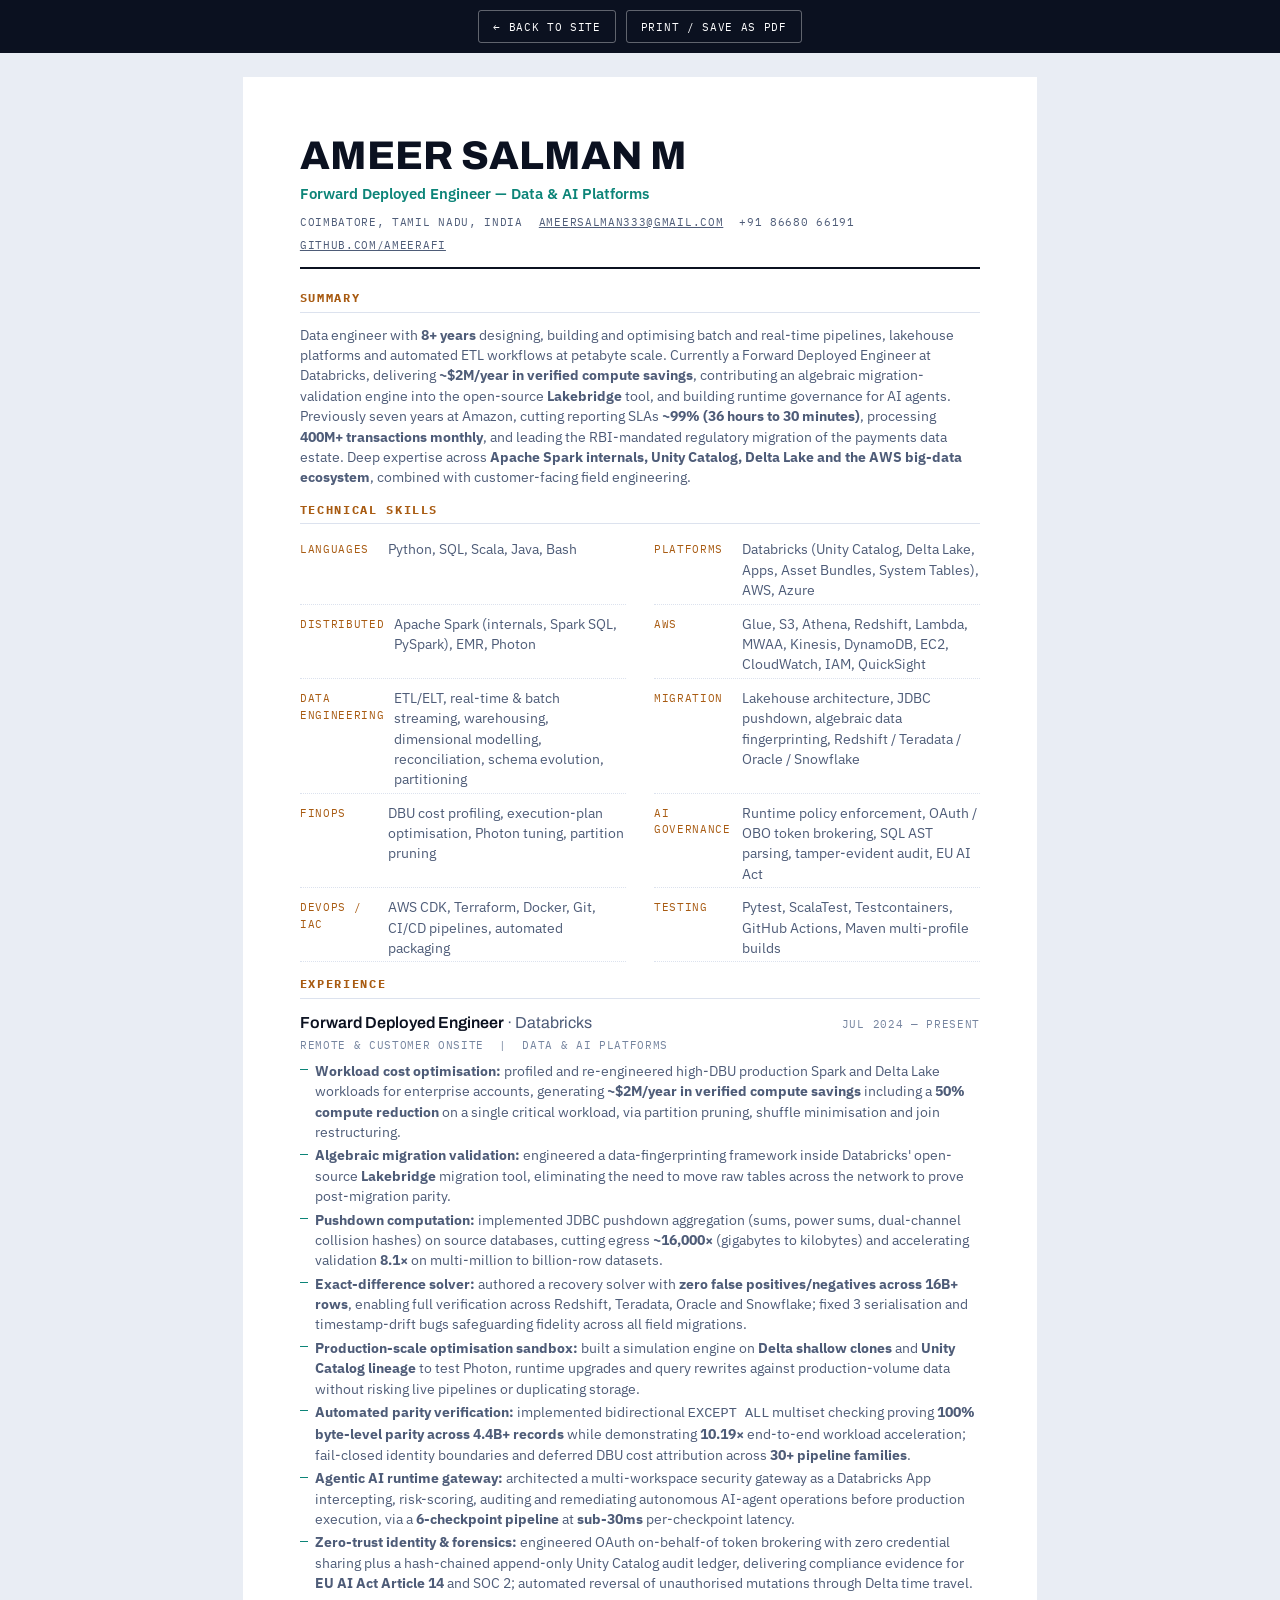
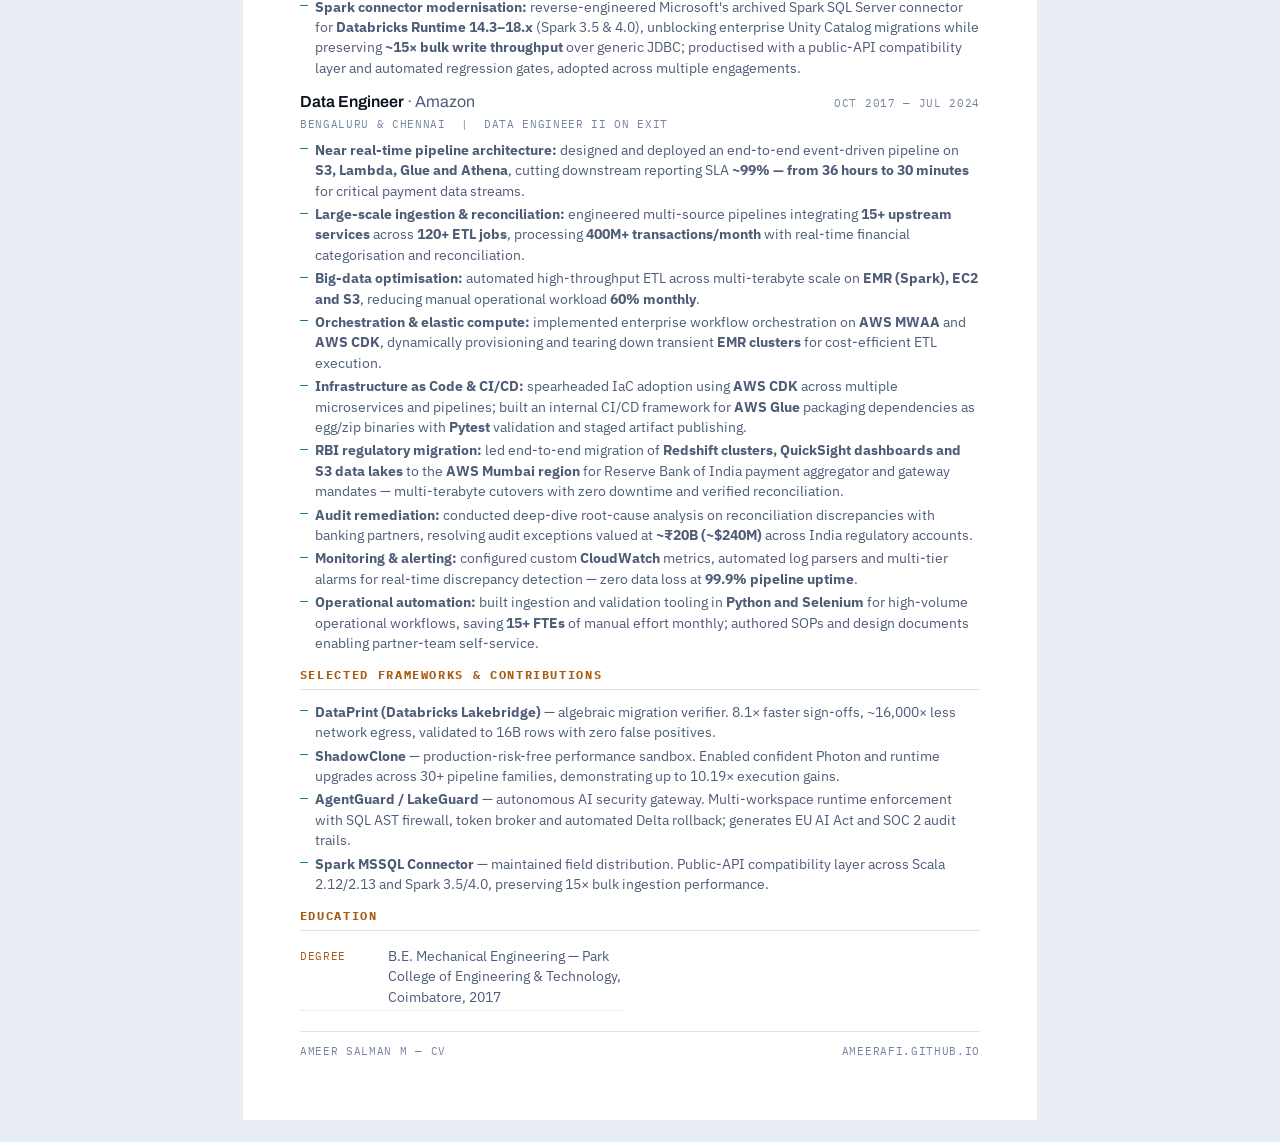
==== commit c76c2a56: "personal portfolio" ====
--- a/cv/index.html
+++ b/cv/index.html
@@ -24,9 +24,9 @@
   .bar button:hover,.bar a:hover{background:#fff;color:var(--ink)}
 
   header{border-bottom:2px solid var(--ink);padding-bottom:14px;margin-bottom:20px}
-  h1{font-family:'Archivo',sans-serif;font-weight:800;font-size:30pt;letter-spacing:-.03em;
+  h1{font-family:'Archivo',sans-serif;font-weight:800;font-size:30pt;letter-spacing:0;
      text-transform:uppercase;line-height:.9;margin-bottom:8px}
-  .role{color:var(--signal);font-weight:600;font-size:11.5pt;margin-bottom:8px}
+  .role{color:var(--signal);font-weight:600;font-size:11.5pt;margin-bottom:8px;letter-spacing:0}
   .meta{display:flex;flex-wrap:wrap;gap:6px 16px;color:var(--dim)}
   .meta a{color:var(--dim)}
 
@@ -37,7 +37,7 @@
 
   .job{margin-bottom:12px}
   .job-top{display:flex;justify-content:space-between;gap:14px;align-items:baseline;flex-wrap:wrap}
-  h3{font-family:'Archivo',sans-serif;font-weight:600;font-size:12pt;letter-spacing:-.01em}
+  h3{font-family:'Archivo',sans-serif;font-weight:600;font-size:12pt;letter-spacing:0}
   h3 span{font-weight:400;color:var(--dim)}
   .when{color:var(--faint);white-space:nowrap}
   .job ul{list-style:none;margin-top:7px}
@@ -90,9 +90,9 @@
     <h2>Summary</h2>
     <p class="summary">Data engineer with <b>8+ years</b> designing, building and optimising batch and real-time
     pipelines, lakehouse platforms and automated ETL workflows at petabyte scale. Currently a Forward Deployed
-    Engineer at Databricks, delivering <b>$180K+/year in verified cloud savings</b>, contributing an algebraic
+    Engineer at Databricks, delivering <b>~$2M/year in verified compute savings</b>, contributing an algebraic
     migration-validation engine into the open-source <b>Lakebridge</b> tool, and building runtime governance for
-    AI agents. Previously seven years at Amazon, cutting reporting SLAs <b>99% (48 hours to 15 minutes)</b>,
+    AI agents. Previously seven years at Amazon, cutting reporting SLAs <b>~99% (36 hours to 30 minutes)</b>,
     processing <b>400M+ transactions monthly</b>, and leading the RBI-mandated regulatory migration of the
     payments data estate. Deep expertise across <b>Apache Spark internals, Unity Catalog, Delta Lake and the AWS
     big-data ecosystem</b>, combined with customer-facing field engineering.</p>
@@ -125,23 +125,23 @@
       <p class="sub mono">Remote &amp; customer onsite &nbsp;|&nbsp; Data &amp; AI platforms</p>
       <ul>
         <li><b>Workload cost optimisation:</b> profiled and re-engineered high-DBU production Spark and Delta Lake
-          workloads for enterprise accounts, generating <b>$180,000+/year in verified savings</b> including a
+          workloads for enterprise accounts, generating <b>~$2M/year in verified compute savings</b> including a
           <b>50% compute reduction</b> on a single critical workload, via partition pruning, shuffle minimisation
           and join restructuring.</li>
         <li><b>Algebraic migration validation:</b> engineered a data-fingerprinting framework inside Databricks'
           open-source <b>Lakebridge</b> migration tool, eliminating the need to move raw tables across the network
           to prove post-migration parity.</li>
         <li><b>Pushdown computation:</b> implemented JDBC pushdown aggregation (sums, power sums, dual-channel
-          collision hashes) on source databases, cutting egress <b>~48,000&times;</b> (gigabytes to ~50&nbsp;KB) and
+          collision hashes) on source databases, cutting egress <b>~16,000&times;</b> (gigabytes to kilobytes) and
           accelerating validation <b>8.1&times;</b> on multi-million to billion-row datasets.</li>
         <li><b>Exact-difference solver:</b> authored a recovery solver with <b>zero false positives/negatives across
-          15.8B+ rows</b>, enabling full verification across Redshift, Teradata, Oracle and Snowflake; fixed 3
+          16B+ rows</b>, enabling full verification across Redshift, Teradata, Oracle and Snowflake; fixed 3
           serialisation and timestamp-drift bugs safeguarding fidelity across all field migrations.</li>
         <li><b>Production-scale optimisation sandbox:</b> built a simulation engine on <b>Delta shallow clones</b> and
           <b>Unity Catalog lineage</b> to test Photon, runtime upgrades and query rewrites against production-volume
           data without risking live pipelines or duplicating storage.</li>
         <li><b>Automated parity verification:</b> implemented bidirectional <code>EXCEPT ALL</code> multiset checking
-          proving <b>100% byte-level parity across 4.45B+ records</b> while demonstrating <b>10.19&times;</b>
+          proving <b>100% byte-level parity across 4.4B+ records</b> while demonstrating <b>10.19&times;</b>
           end-to-end workload acceleration; fail-closed identity boundaries and deferred DBU cost attribution across
           <b>30+ pipeline families</b>.</li>
         <li><b>Agentic AI runtime gateway:</b> architected a multi-workspace security gateway as a Databricks App
@@ -166,7 +166,7 @@
       <p class="sub mono">Bengaluru &amp; Chennai &nbsp;|&nbsp; Data Engineer II on exit</p>
       <ul>
         <li><b>Near real-time pipeline architecture:</b> designed and deployed an end-to-end event-driven pipeline on
-          <b>S3, Lambda, Glue and Athena</b>, cutting business reporting SLAs <b>99% &mdash; from 48 hours to 15
+          <b>S3, Lambda, Glue and Athena</b>, cutting downstream reporting SLA <b>~99% &mdash; from 36 hours to 30
           minutes</b> for critical payment data streams.</li>
         <li><b>Large-scale ingestion &amp; reconciliation:</b> engineered multi-source pipelines integrating
           <b>15+ upstream services</b> across <b>120+ ETL jobs</b>, processing <b>400M+ transactions/month</b> with
@@ -183,7 +183,7 @@
           and S3 data lakes</b> to the <b>AWS Mumbai region</b> for Reserve Bank of India payment aggregator and
           gateway mandates &mdash; multi-terabyte cutovers with zero downtime and verified reconciliation.</li>
         <li><b>Audit remediation:</b> conducted deep-dive root-cause analysis on reconciliation discrepancies with
-          banking partners, resolving audit exceptions valued at <b>$20+ billion</b> across India regulatory accounts.</li>
+          banking partners, resolving audit exceptions valued at <b>~₹20B (~$240M)</b> across India regulatory accounts.</li>
         <li><b>Monitoring &amp; alerting:</b> configured custom <b>CloudWatch</b> metrics, automated log parsers and
           multi-tier alarms for real-time discrepancy detection &mdash; zero data loss at <b>99.9% pipeline uptime</b>.</li>
         <li><b>Operational automation:</b> built ingestion and validation tooling in <b>Python and Selenium</b> for
@@ -198,7 +198,7 @@
     <div class="job">
       <ul>
         <li><b>DataPrint (Databricks Lakebridge)</b> &mdash; algebraic migration verifier. 8.1&times; faster sign-offs,
-          ~48,000&times; less network egress, validated to 15.8B rows with zero false positives.</li>
+          ~16,000&times; less network egress, validated to 16B rows with zero false positives.</li>
         <li><b>ShadowClone</b> &mdash; production-risk-free performance sandbox. Enabled confident Photon and runtime
           upgrades across 30+ pipeline families, demonstrating up to 10.19&times; execution gains.</li>
         <li><b>AgentGuard / LakeGuard</b> &mdash; autonomous AI security gateway. Multi-workspace runtime enforcement
